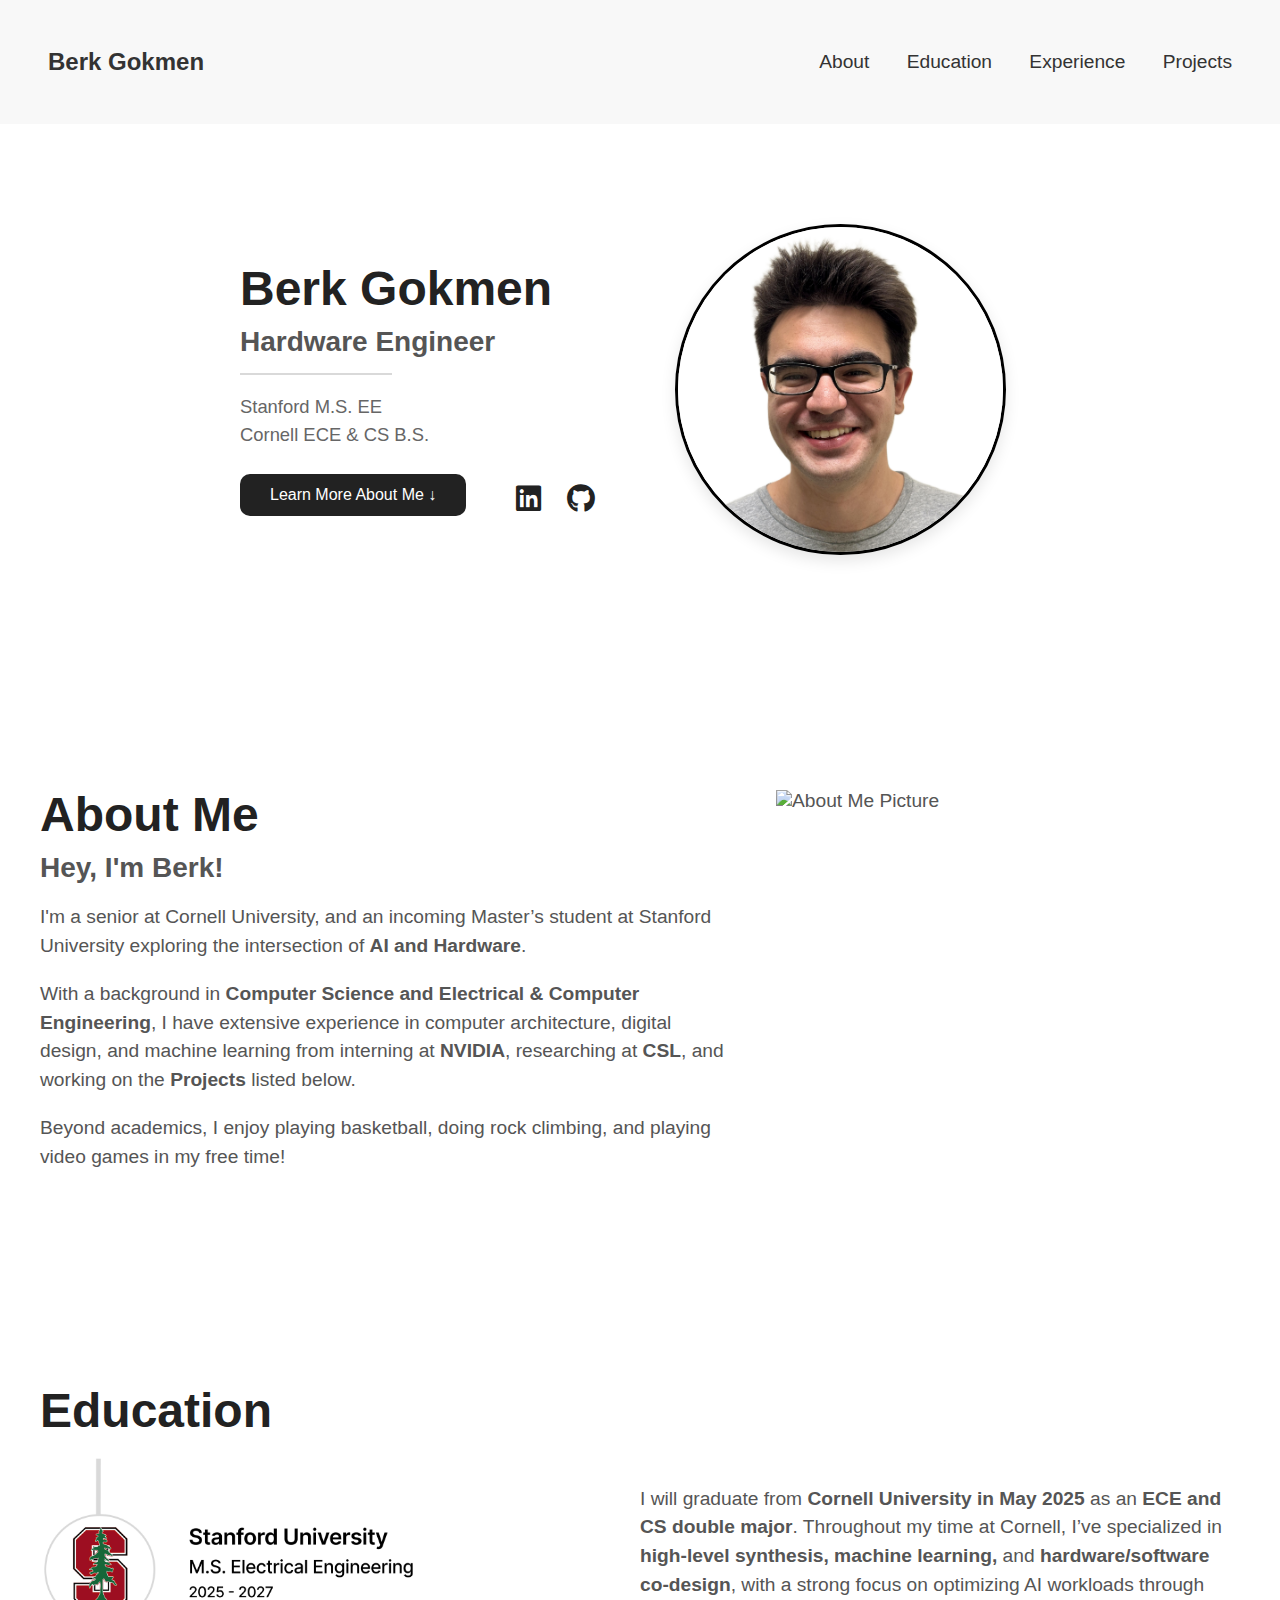
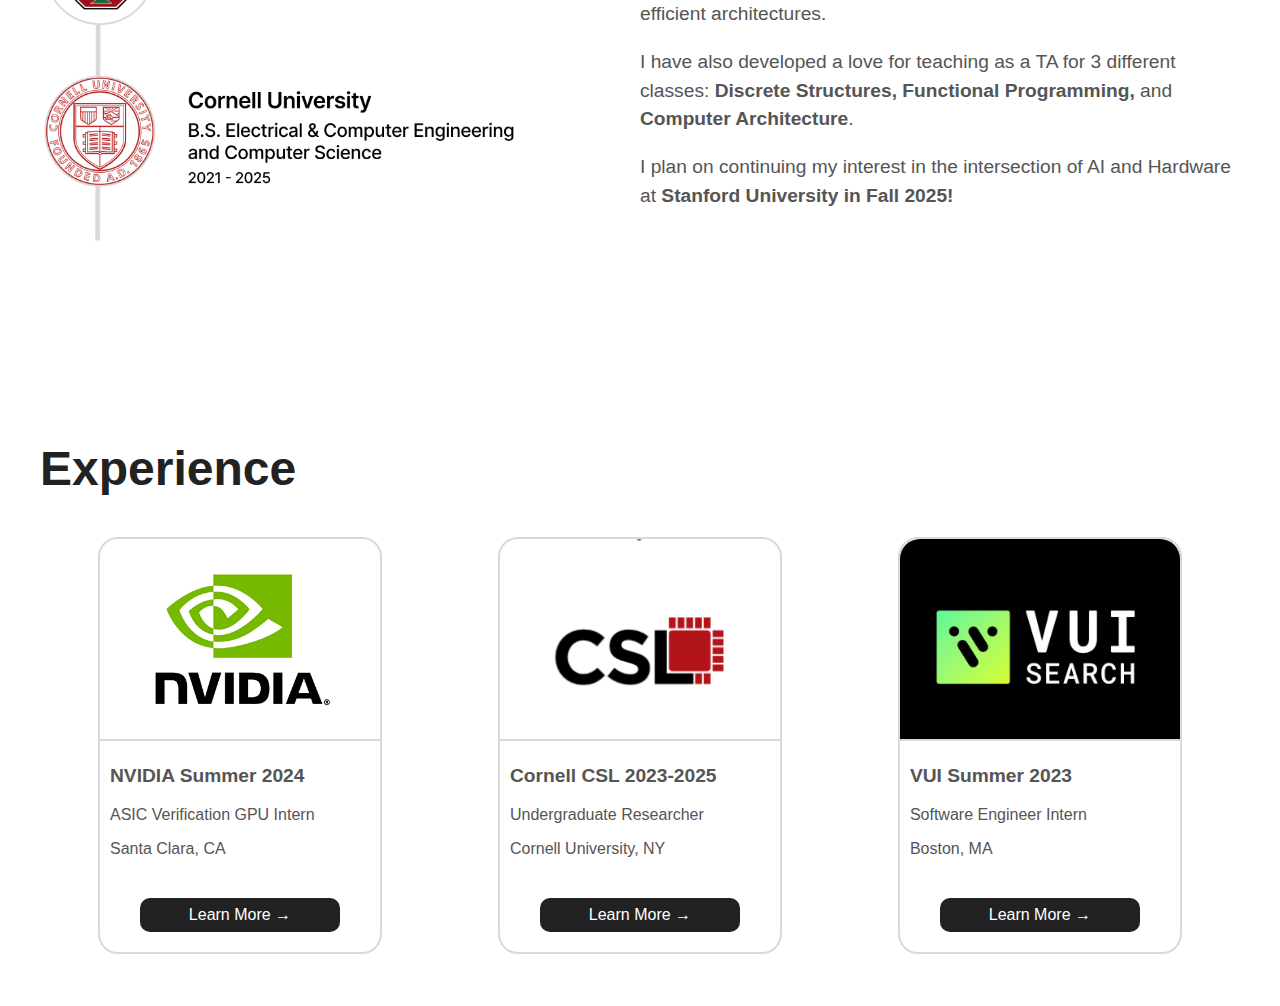
==== index.html @ 0d4ba4a0 "Added to experience section" ====
<!DOCTYPE html>
<html lang="en">

<head>
  <meta charset="UTF-8" />
  <meta name="viewport" content="width=device-width, initial-scale=1.0" />
  <title>Berk Gokmen</title>
  <link rel="stylesheet" href="styles.css" />
  <link rel="stylesheet" href="https://cdnjs.cloudflare.com/ajax/libs/font-awesome/6.4.0/css/all.min.css" />
</head>

<body>
  <!-- Navigation -->
  <header class="navbar">
    <div class="logo">Berk Gokmen</div>
    <nav class="nav-links">
      <a href="#about">About</a>
      <a href="#education">Education</a>
      <a href="#experience">Experience</a>
      <a href="#projects">Projects</a>
    </nav>
  </header>

  <!-- Hero Section -->
  <section class="hero">
    <div class="hero-container">
      <div class="hero-text">
        <h1>Berk Gokmen</h1>
        <h2>Hardware Engineer</h2>
        <hr style="width: 150px; border: 1px solid #D9D9D9; margin-left: 0;">
        <p class="hero-education">
          Stanford M.S. EE<br />
          Cornell ECE &amp; CS B.S.
        </p>
        <div class="button-social-container">
          <a href="#about" class="hero-btn">Learn More About Me &#x2193;</a>
          <div class="social-icons">
            <a href="https://www.linkedin.com/in/berk-gokmen/" aria-label="LinkedIn"><i class="fab fa-linkedin"></i></a>
            <a href="https://github.com/berkgokmen14" aria-label="GitHub"><i class="fab fa-github"></i></a>
          </div>
        </div>
      </div>
      <div class="hero-image">
        <img src="./imgs/Berk Gokmen.jpg" alt="Berk Gokmen Picture" />
      </div>
    </div>
  </section>
  <div class="section-divider"></div>

  <!-- About Me Section -->
  <section class="about-me" id="about">
    <div class="about-me-container">
      <div class="about-me-text">
        <h1>About Me</h1>
        <h2>Hey, I'm Berk!</h2>
        <p>I'm a senior at Cornell University, and an incoming Master’s student at Stanford University exploring the
          intersection of <b>AI and Hardware</b>. </p>
        <p>
          With a background in <b>Computer Science and Electrical & Computer Engineering</b>, I have extensive
          experience in
          computer architecture, digital design, and machine learning from interning at <b>NVIDIA</b>, researching at
          <b>CSL</b>, and
          working on the <b>Projects</b> listed below.
        </p>

        <p>Beyond academics, I enjoy playing basketball, doing rock climbing, and playing video games in my free time!
        </p>
      </div>
      <img src="./imgs/About Me.png" alt="About Me Picture" />
    </div>
  </section>

  <div class="section-divider"></div>

  <!-- Education Section -->
  <section class="education" id="education">
    <h1>Education</h1>
    <div class="education-container">
      <img src="./imgs/Education Timeline.png" alt="Education Timeline" />
      <div class="education-text">
        <p>I will graduate from <b>Cornell University in May 2025</b> as an <b>ECE and CS double major</b>. Throughout
          my
          time at
          Cornell, I’ve specialized in <b>high-level synthesis, machine learning,</b> and <b>hardware/software
            co-design</b>,
          with a
          strong focus on optimizing AI workloads through efficient architectures. </p>
        <p>I have also developed a love for teaching as a TA for 3 different classes: <b>Discrete Structures,
            Functional
            Programming,</b> and <b>Computer Architecture</b>.</p>
        <p>I plan on continuing my interest in the intersection of AI and Hardware at <b>Stanford University in Fall
            2025!</b></p>
      </div>
    </div>
  </section>

  <div class="section-divider"></div>

  <!-- Experience Section -->
  <section class="experience" id="experience">
    <h1>Experience</h1>
    <div class="experience-card-container">
      <div class="experience-card">
        <div class="experience-card-content">
          <img src="./imgs/Nvidia Logo.png" alt="NVIDIA Experience Picture" />
          <div class="experience-card-text-content">
            <p class="experience-card-header">NVIDIA Summer 2024</p>
            <p class="experience-card-role">ASIC Verification GPU Intern</p>
            <p class="experience-card-location">Santa Clara, CA</p>

          </div>
          <a href="" class=" experience-btn">Learn More &rarr;</a>
        </div>
      </div>
      <div class="experience-card">
        <div class="experience-card-content">
          <img src="./imgs/Cornell CSL Logo.png" alt="CSL Experience Picture" />
          <div class="experience-card-text-content">
            <p class="experience-card-header">Cornell CSL 2023-2025</p>
            <p class="experience-card-role">Undergraduate Researcher</p>
            <p class="experience-card-location">Cornell University, NY</p>

          </div>
          <a href="" class=" experience-btn">Learn More &rarr;</a>
        </div>
      </div>
      <div class="experience-card">
        <div class="experience-card-content">
          <img src="./imgs/VUI Logo.png" alt="VUI Experience Picture" />
          <div class="experience-card-text-content">
            <p class="experience-card-header">VUI Summer 2023</p>
            <p class="experience-card-role">Software Engineer Intern</p>
            <p class="experience-card-location">Boston, MA</p>

          </div>
          <a href="" class=" experience-btn">Learn More &rarr;</a>
        </div>
      </div>

    </div>
  </section>



</body>

</html>
---- styles.css ----
/* Global Styles */
body {
  margin: 0;
  font-family: 'Inter', sans-serif;
  font-size: 1.2rem;
  color: #555;
}

/* Navbar */
.navbar {
  display: flex;
  justify-content: space-between;
  align-items: center;
  padding: 3rem 3rem;
  background-color: #f8f8f8;
}

.nav-links a {
  margin-left: 2rem;
  text-decoration: none;
  color: #333;
  font-size: 1.2rem;
  font-weight: 500;
}

.logo {
  color: #333;
  font-size: 1.5rem;
  font-weight: 600;
}

/* Hero Section */
.hero {
  padding: 100px 20px;
}

.hero-container {
  max-width: 800px;
  margin: 0 auto;
  display: flex;
  align-items: center;
  justify-content: space-between;
}

.hero-text {
  width: 50%
}

.hero-text h1 {
  font-size: 3rem;
  margin: 0 0 10px;
  color: #222;
  line-height: 1.1;
}

.hero-text h2 {
  font-size: 1.75rem;
  margin: 5px 0 15px;
  color: #555;
}

.hero-text .hero-education {
  font-size: 1.15rem;
  margin-bottom: 25px;
  color: #666;
  line-height: 1.5;
}

.hero-btn {
  background-color: #222;
  color: #fff;
  padding: 12px 30px;
  text-decoration: none;
  font-weight: normal;
  border-radius: 10px;
  font-size: 1rem;
}

.social-icons {
  margin-top: 10px;
}

.button-social-container {
  display: flex;
  align-items: center;
  gap: 50px;
}

.social-icons a {
  color: #222;
  font-size: 1.8rem;
  margin-right: 20px;
  text-decoration: none;
  transition: color 0.3s;
}

.hero-image {
  display: flex;
  justify-content: center;
  width: 50%;
}

.hero-image img {
  width: 325px;
  height: 325px;
  border-radius: 50%;
  border: 3px solid black;
  box-shadow: 0 6px 15px rgba(0, 0, 0, 0.1);
  object-fit: cover;
}

/* About Me Section*/
.about-me h1 {
  font-size: 3rem;
  margin: 0 0 10px;
  color: #222;
  line-height: 1.1;
}

.about-me h2 {
  font-size: 1.75rem;
  margin: 5px 0 15px;
  color: #555;
}

.about-me-container {
  display: flex;
  align-items: center;
  height: 400px;
}

.about-me-text {
  width: 60%;
  padding-right: 40px;
}

.about-me img {
  width: 40%;
  height: 100%;
  object-fit: contain;
}

.about-me {
  display: flex;
  justify-content: center;
  padding: 60px 20px;
  max-width: 1200px;
  margin: 0 auto;
}

.about-me p {
  line-height: 1.5;
}

/* Education Section*/
.education {
  padding: 60px 20px;
  max-width: 1200px;
  margin: 0 auto;
}

.education h1 {
  font-size: 3rem;
  margin: 0 0 10px;
  color: #222;
  line-height: 1.1;
}

.education-container {
  display: flex;
  align-items: center;
  height: 400px;
}

.education-text {
  width: 50%;
}

.education img {
  width: 50%;
  height: 100%;
  object-fit: contain;
  object-position: left;
}

.education p {
  line-height: 1.5;
}

/* Experience Section*/
.experience {
  padding: 60px 20px;
  max-width: 1200px;
  margin: 0 auto;
}

.experience h1 {
  font-size: 3rem;
  margin: 0 0 10px;
  color: #222;
  line-height: 1.1;
}

.experience-card-container {
  display: flex;
  align-items: center;
  height: 400px;
  margin-top: 50px;
}

.experience-card {
  width: 33.33%;
}

.experience-card-content {
  border: 2px solid #D9D9D9;
  border-radius: 20px;
  width: 70%;
  margin: 0px auto;
}

.experience-card img {
  width: 100%;
  height: 200px;
  object-fit: cover;
  object-position: center;
  border-bottom: 2px solid #D9D9D9;
  border-top-right-radius: 20px;
  border-top-left-radius: 20px;
}

.experience-card-text-content {
  padding: 0px 10px
}

.experience-card-header {
  font-weight: bold;
}

.experience-card-role,
.experience-card-location {
  font-size: 1rem;
}

.experience-btn {
  display: block;
  background-color: #222;
  color: #fff;
  padding: 8px 30px;
  text-decoration: none;
  font-weight: normal;
  border-radius: 10px;
  font-size: 1rem;
  margin: 40px auto 20px auto;
  text-align: center;
  width: 50%;
}

.section-divider {
  height: 75px;
}
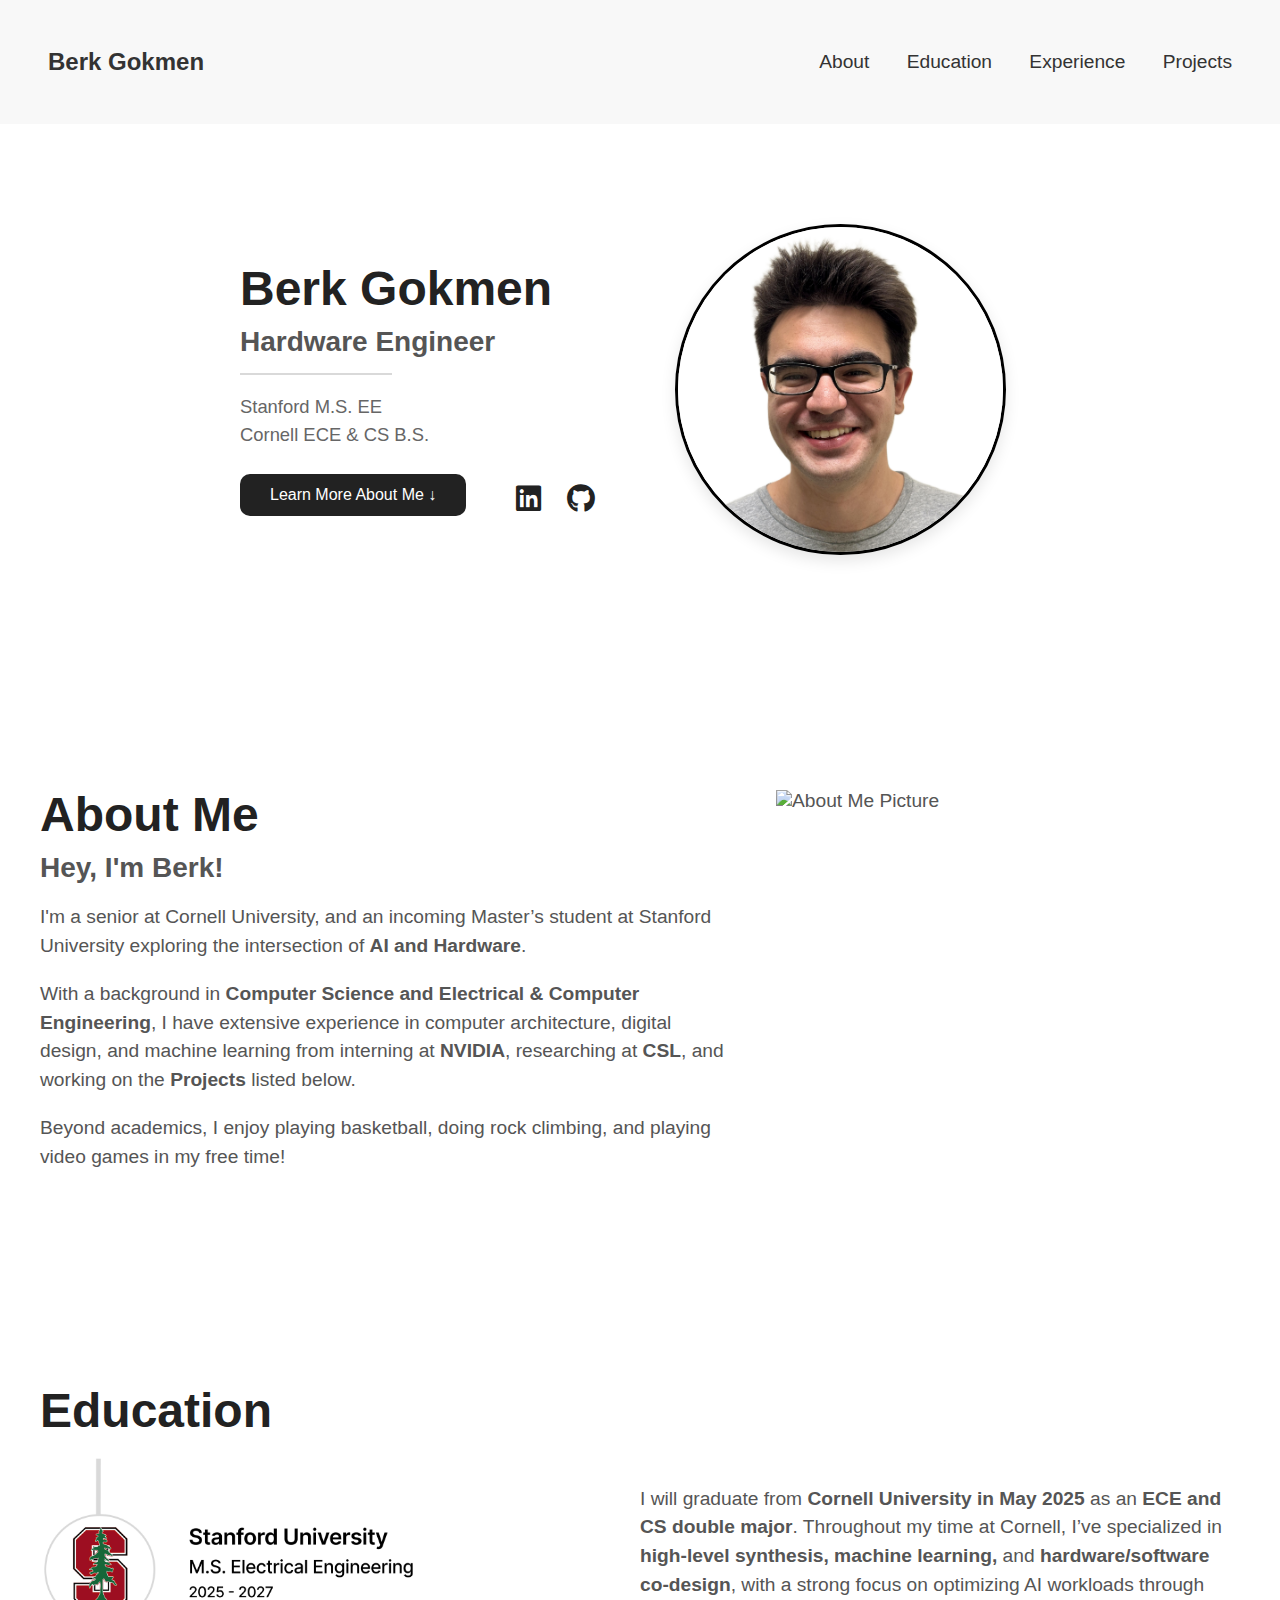
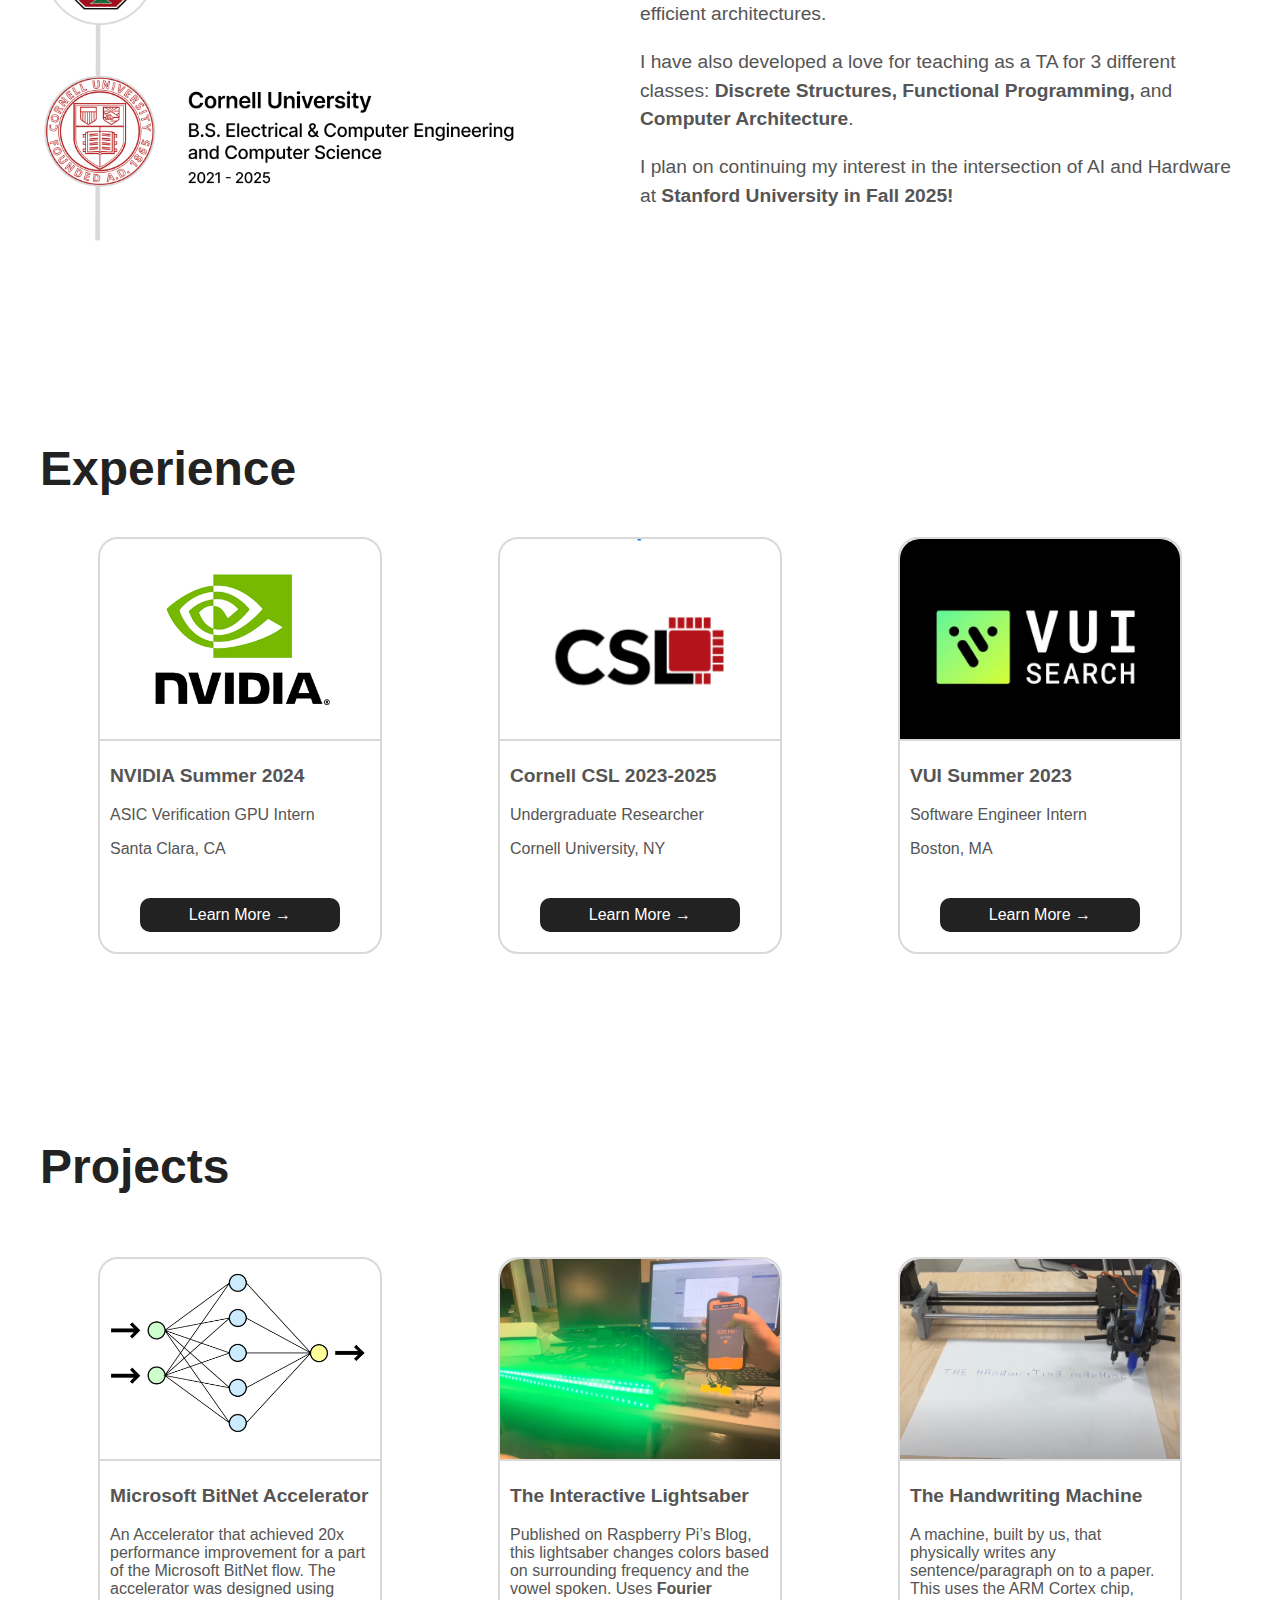
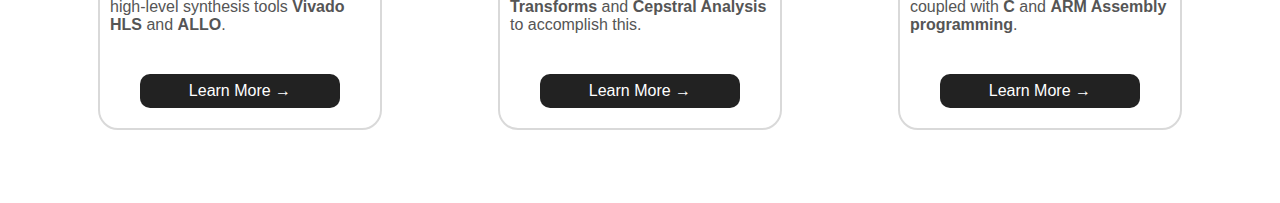
==== commit 0135f923: "Added projects section" ====
--- a/index.html
+++ b/index.html
@@ -33,7 +33,7 @@
           Cornell ECE &amp; CS B.S.
         </p>
         <div class="button-social-container">
-          <a href="#about" class="hero-btn">Learn More About Me &#x2193;</a>
+          <a href="#about" class="hero-btn">Learn More About Me &darr;</a>
           <div class="social-icons">
             <a href="https://www.linkedin.com/in/berk-gokmen/" aria-label="LinkedIn"><i class="fab fa-linkedin"></i></a>
             <a href="https://github.com/berkgokmen14" aria-label="GitHub"><i class="fab fa-github"></i></a>
@@ -140,6 +140,55 @@
     </div>
   </section>
 
+  <div class="section-divider"></div>
+
+  <!-- Projects Section -->
+  <section class="projects" id="projects">
+    <h1>Projects</h1>
+    <div class="projects-card-container">
+      <div class="projects-card">
+        <div class="projects-card-content">
+          <img src="./imgs/Microsoft Bitnet.png" alt="Microsoft Bitnet Project Picture" />
+          <div class="projects-card-text-content">
+            <p class="projects-card-header">Microsoft BitNet Accelerator</p>
+            <p class="projects-card-desc">An Accelerator that achieved 20x performance improvement for a part of the
+              Microsoft BitNet flow. The accelerator was designed using high-level synthesis tools <b>Vivado HLS</b> and
+              <b>ALLO</b>.
+            </p>
+
+          </div>
+          <a href="" class=" projects-btn">Learn More &rarr;</a>
+        </div>
+      </div>
+      <div class="projects-card">
+        <div class="projects-card-content">
+          <img src="./imgs/Interactive Lightsaber.png" alt="Interactive Lightsaber Project Picture" />
+          <div class="projects-card-text-content">
+            <p class="projects-card-header">The Interactive Lightsaber</p>
+            <p class="projects-card-desc">Published on Raspberry Pi’s Blog, this lightsaber changes colors based on
+              surrounding frequency and the vowel spoken. Uses <b>Fourier Transforms</b> and <b>Cepstral Analysis</b> to
+              accomplish
+              this.</p>
+          </div>
+          <a href="" class=" projects-btn">Learn More &rarr;</a>
+        </div>
+      </div>
+      <div class="projects-card">
+        <div class="projects-card-content">
+          <img src="./imgs/Handwriting Machine.png" alt="Handwriting Machine Project Picture" />
+          <div class="projects-card-text-content">
+            <p class="projects-card-header">The Handwriting Machine</p>
+            <p class="projects-card-desc">A machine, built by us, that physically writes any sentence/paragraph on to a
+              paper. This uses the ARM Cortex chip, coupled with <b>C</b> and <b>ARM Assembly programming</b>.</p>
+          </div>
+          <a href="" class=" projects-btn">Learn More &rarr;</a>
+        </div>
+      </div>
+
+    </div>
+  </section>
+
+
 
 
 </body>
--- a/styles.css
+++ b/styles.css
@@ -256,6 +256,74 @@
   width: 50%;
 }
 
+/* Projects Section*/
+.projects {
+  padding: 60px 20px;
+  max-width: 1200px;
+  margin: 0 auto;
+}
+
+.projects h1 {
+  font-size: 3rem;
+  margin: 0 0 10px;
+  color: #222;
+  line-height: 1.1;
+}
+
+.projects-card-container {
+  display: flex;
+  align-items: center;
+  height: 500px;
+  margin-top: 50px;
+}
+
+.projects-card {
+  width: 33.33%;
+}
+
+.projects-card-content {
+  border: 2px solid #D9D9D9;
+  border-radius: 20px;
+  width: 70%;
+  margin: 0px auto;
+}
+
+.projects-card img {
+  width: 100%;
+  height: 200px;
+  object-fit: cover;
+  object-position: center;
+  border-bottom: 2px solid #D9D9D9;
+  border-top-right-radius: 20px;
+  border-top-left-radius: 20px;
+}
+
+.projects-card-text-content {
+  padding: 0px 10px
+}
+
+.projects-card-header {
+  font-weight: bold;
+}
+
+.projects-card-desc {
+  font-size: 1rem;
+}
+
+.projects-btn {
+  display: block;
+  background-color: #222;
+  color: #fff;
+  padding: 8px 30px;
+  text-decoration: none;
+  font-weight: normal;
+  border-radius: 10px;
+  font-size: 1rem;
+  margin: 40px auto 20px auto;
+  text-align: center;
+  width: 50%;
+}
+
 .section-divider {
   height: 75px;
 }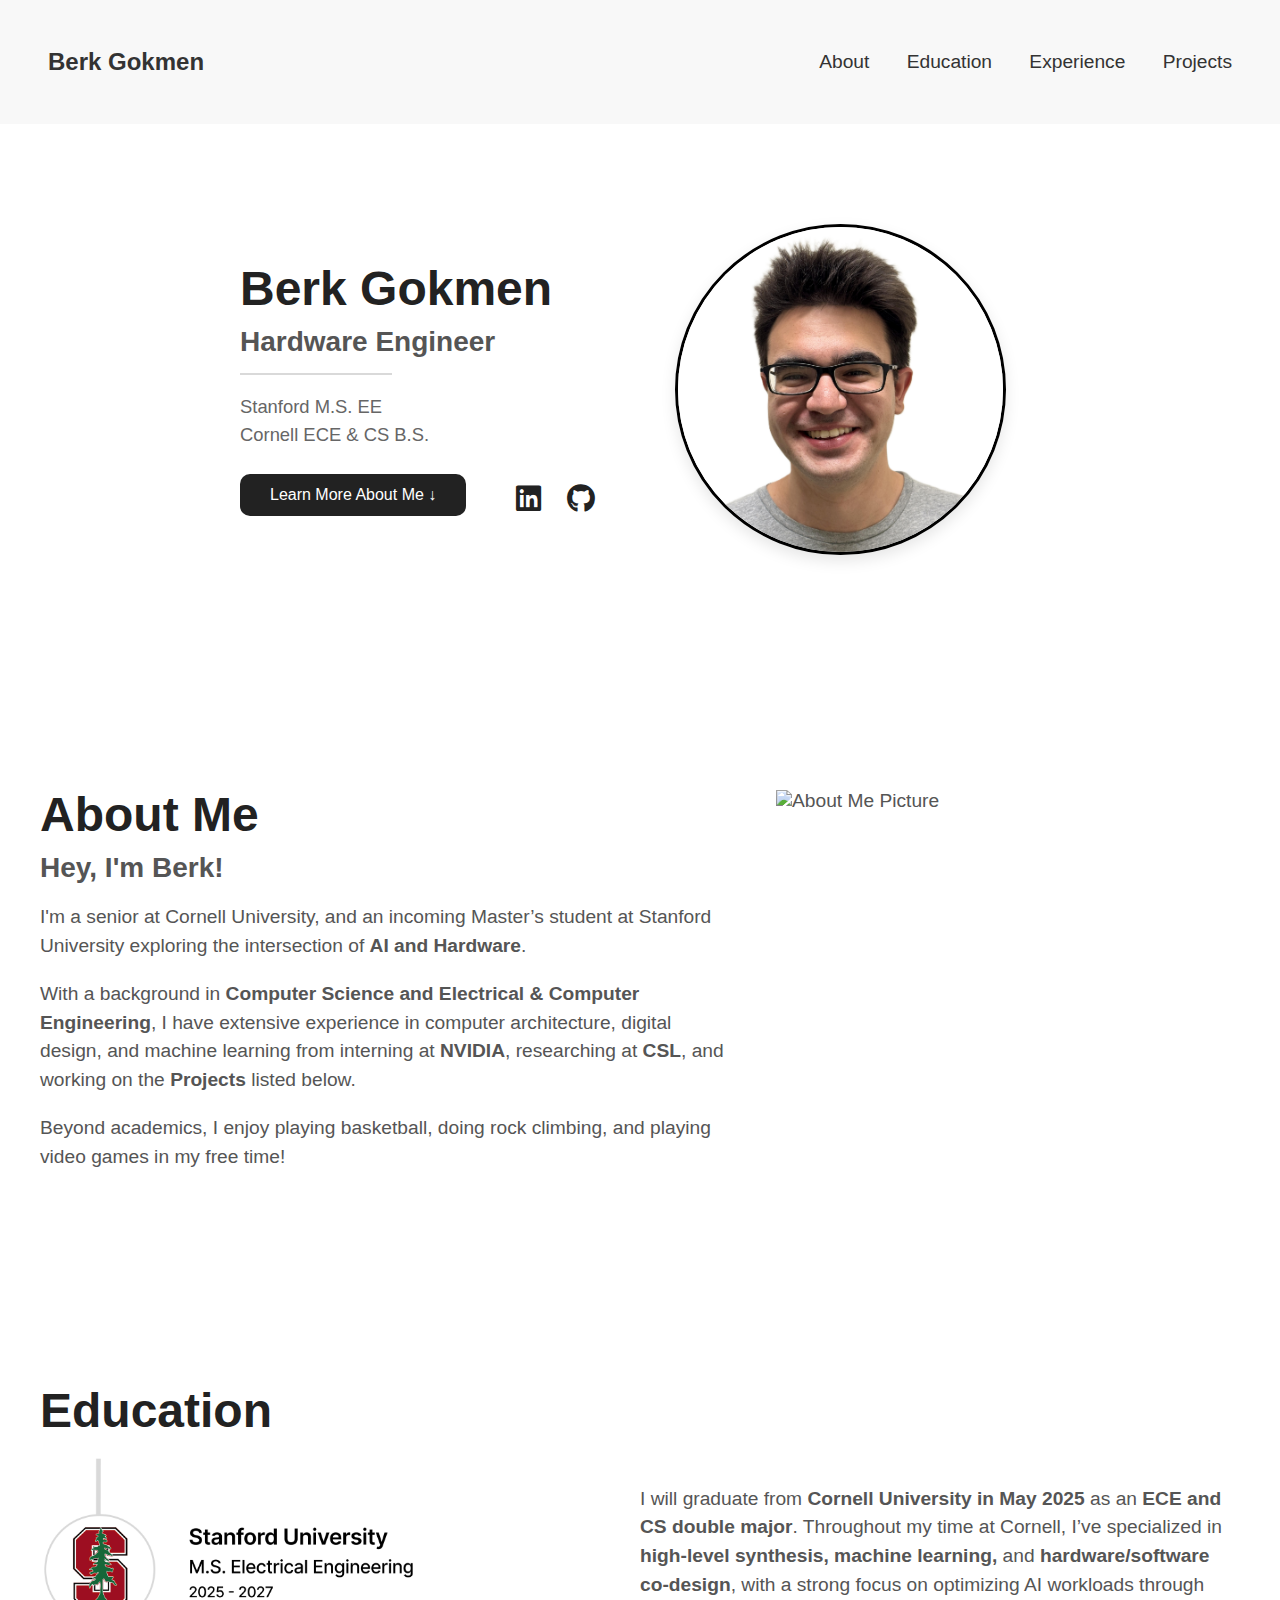
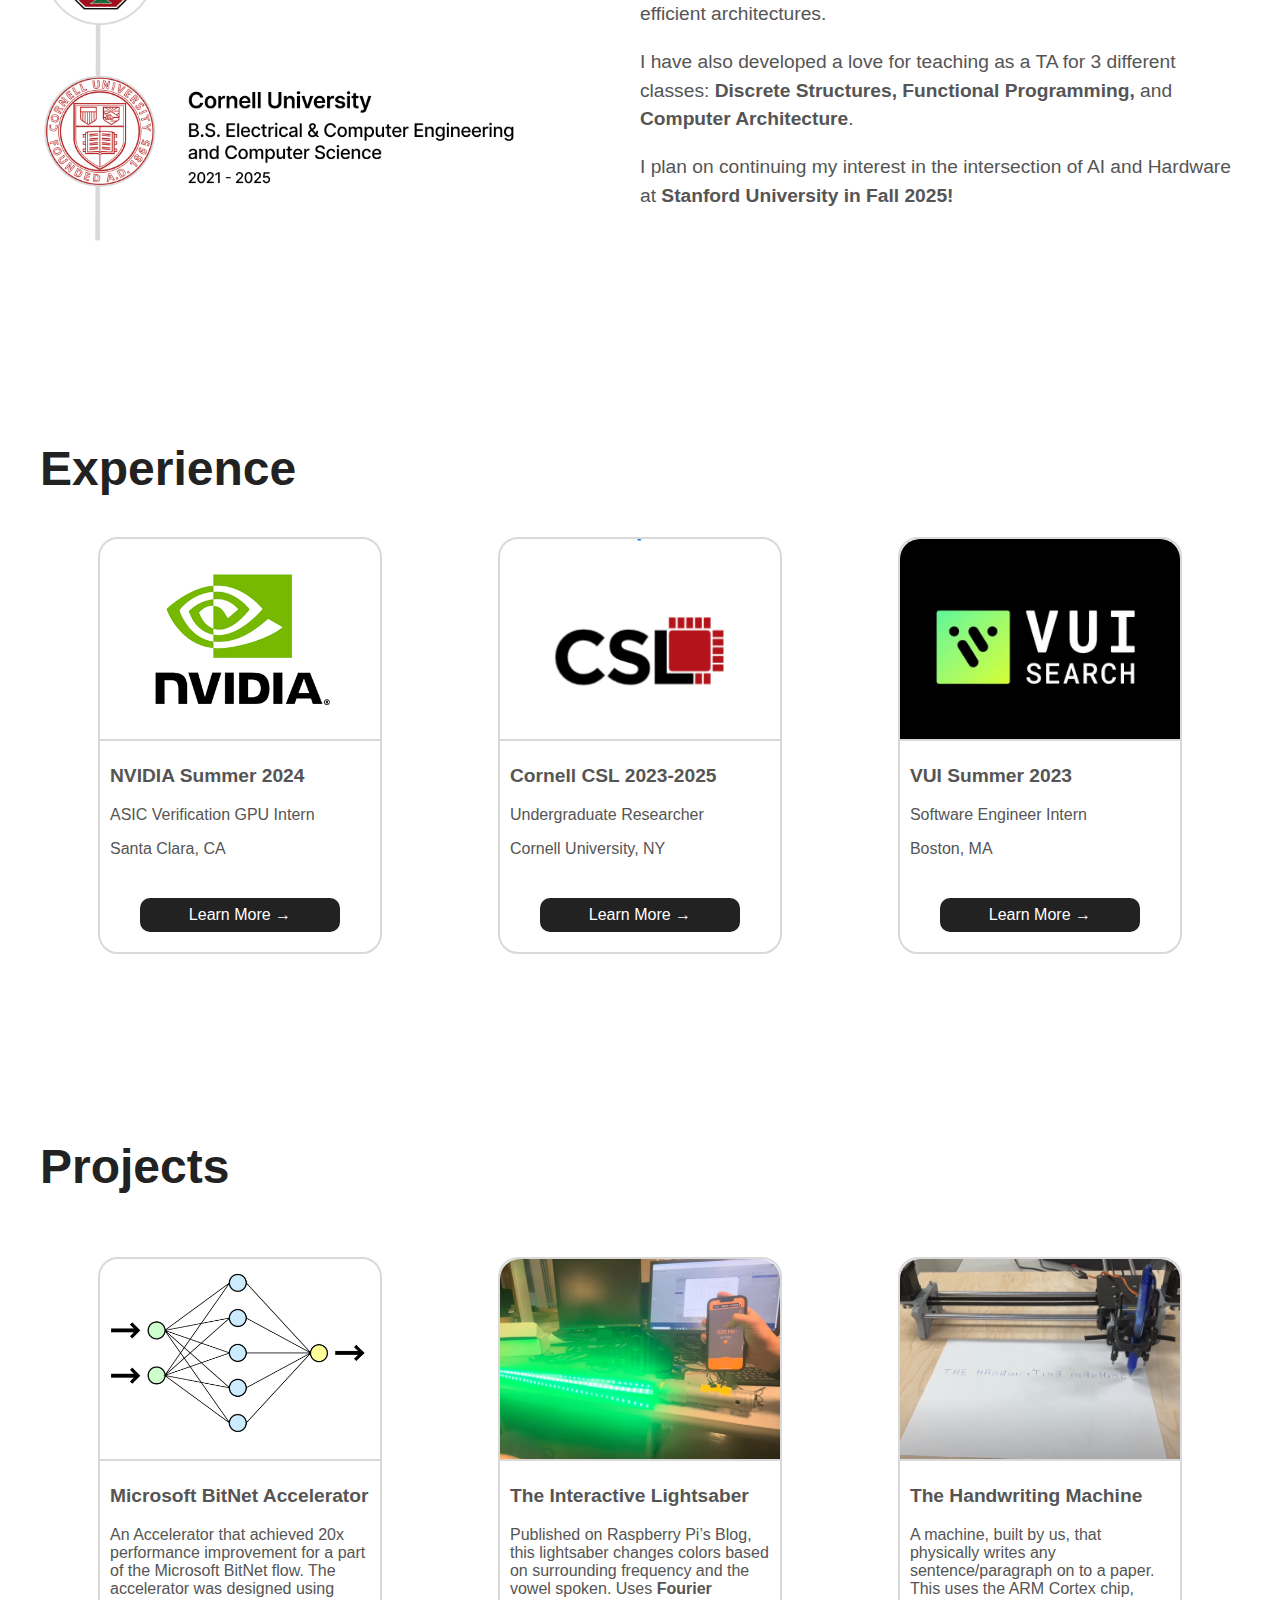
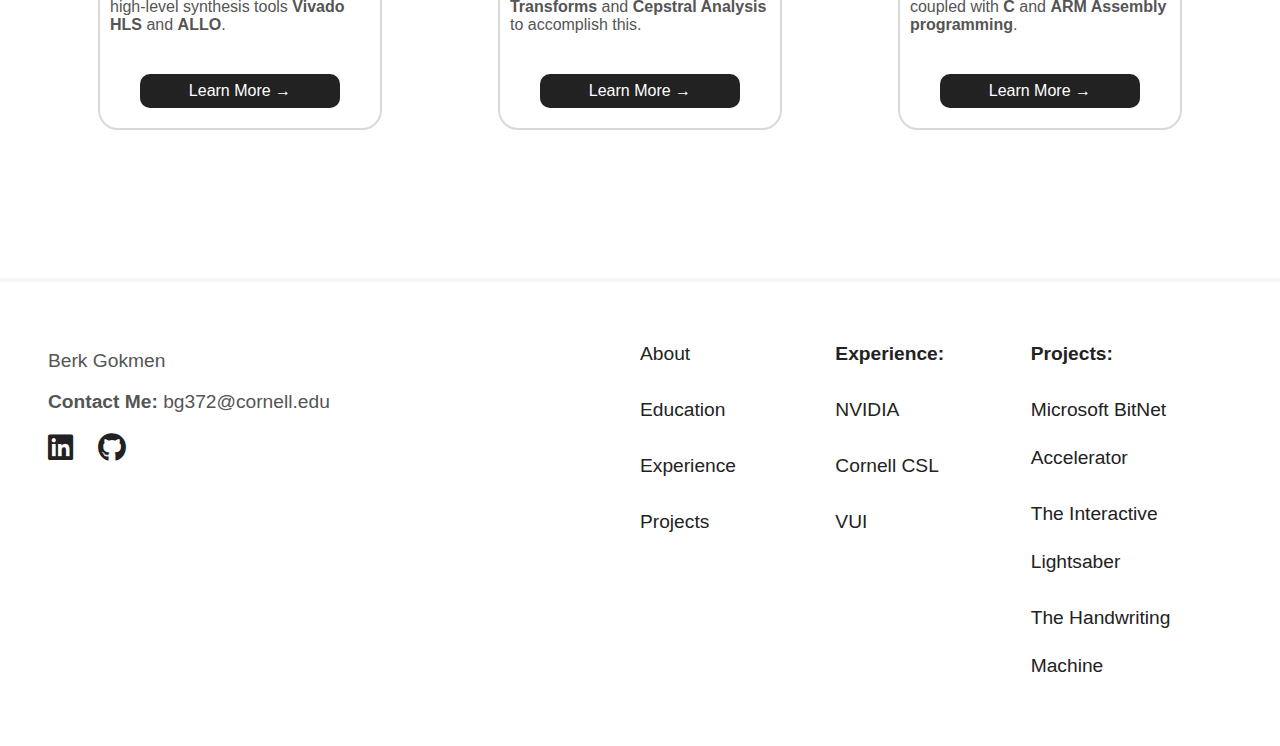
==== commit 6582e4cb: "Added footer" ====
--- a/index.html
+++ b/index.html
@@ -188,6 +188,42 @@
     </div>
   </section>
 
+  <div class="section-divider"></div>
+
+  <!-- Footer -->
+  <footer class="footer">
+    <div class="footer-left-container">
+      <p>Berk Gokmen</p>
+      <p><b>Contact Me:</b> bg372@cornell.edu</p>
+      <div class="footer-socials-container">
+        <a href="https://www.linkedin.com/in/berk-gokmen/" aria-label="LinkedIn"><i class="fab fa-linkedin"></i></a>
+        <a href="https://github.com/berkgokmen14" aria-label="GitHub"><i class="fab fa-github"></i></a>
+      </div>
+    </div>
+    <div class="footer-right-container">
+
+      <div class="footer-menu-container">
+        <a href="#about">About</a>
+        <a href="#education">Education</a>
+        <a href="#experience">Experience</a>
+        <a href="#projects">Projects</a>
+      </div>
+      <div class="footer-menu-container">
+        <p>Experience:</p>
+        <a href="">NVIDIA</a>
+        <a href="">Cornell CSL</a>
+        <a href="">VUI</a>
+      </div>
+      <div class="footer-menu-container">
+        <p>Projects:</p>
+        <a href="">Microsoft BitNet Accelerator</a>
+        <a href="">The Interactive Lightsaber</a>
+        <a href="">The Handwriting Machine</a>
+      </div>
+    </div>
+  </footer>
+
+
 
 
 
--- a/styles.css
+++ b/styles.css
@@ -324,6 +324,55 @@
   width: 50%;
 }
 
+/* Footer Section*/
+.footer {
+  border-top: 4px solid #f8f8f8;
+  padding: 3rem 3rem;
+  display: flex;
+  justify-content: space-between;
+  align-items: flex-start;
+}
+
+
+.footer-socials-container a {
+  color: #222;
+  font-size: 1.8rem;
+  margin-right: 20px;
+  text-decoration: none;
+  transition: color 0.3s;
+}
+
+.footer-left-container {
+  width: 50%;
+}
+
+.footer-right-container {
+  width: 50%;
+  display: flex;
+}
+
+.footer-menu-container {
+  width: 33%;
+}
+
+.footer-menu-container a {
+  display: block;
+  margin-bottom: 0.5rem;
+  text-decoration: none;
+  color: #222;
+  line-height: 2.5;
+}
+
+.footer-menu-container p {
+  all: unset;
+  display: block;
+  margin-bottom: 0.5rem;
+  text-decoration: none;
+  color: #222;
+  font-weight: bold;
+  line-height: 2.5;
+}
+
 .section-divider {
   height: 75px;
 }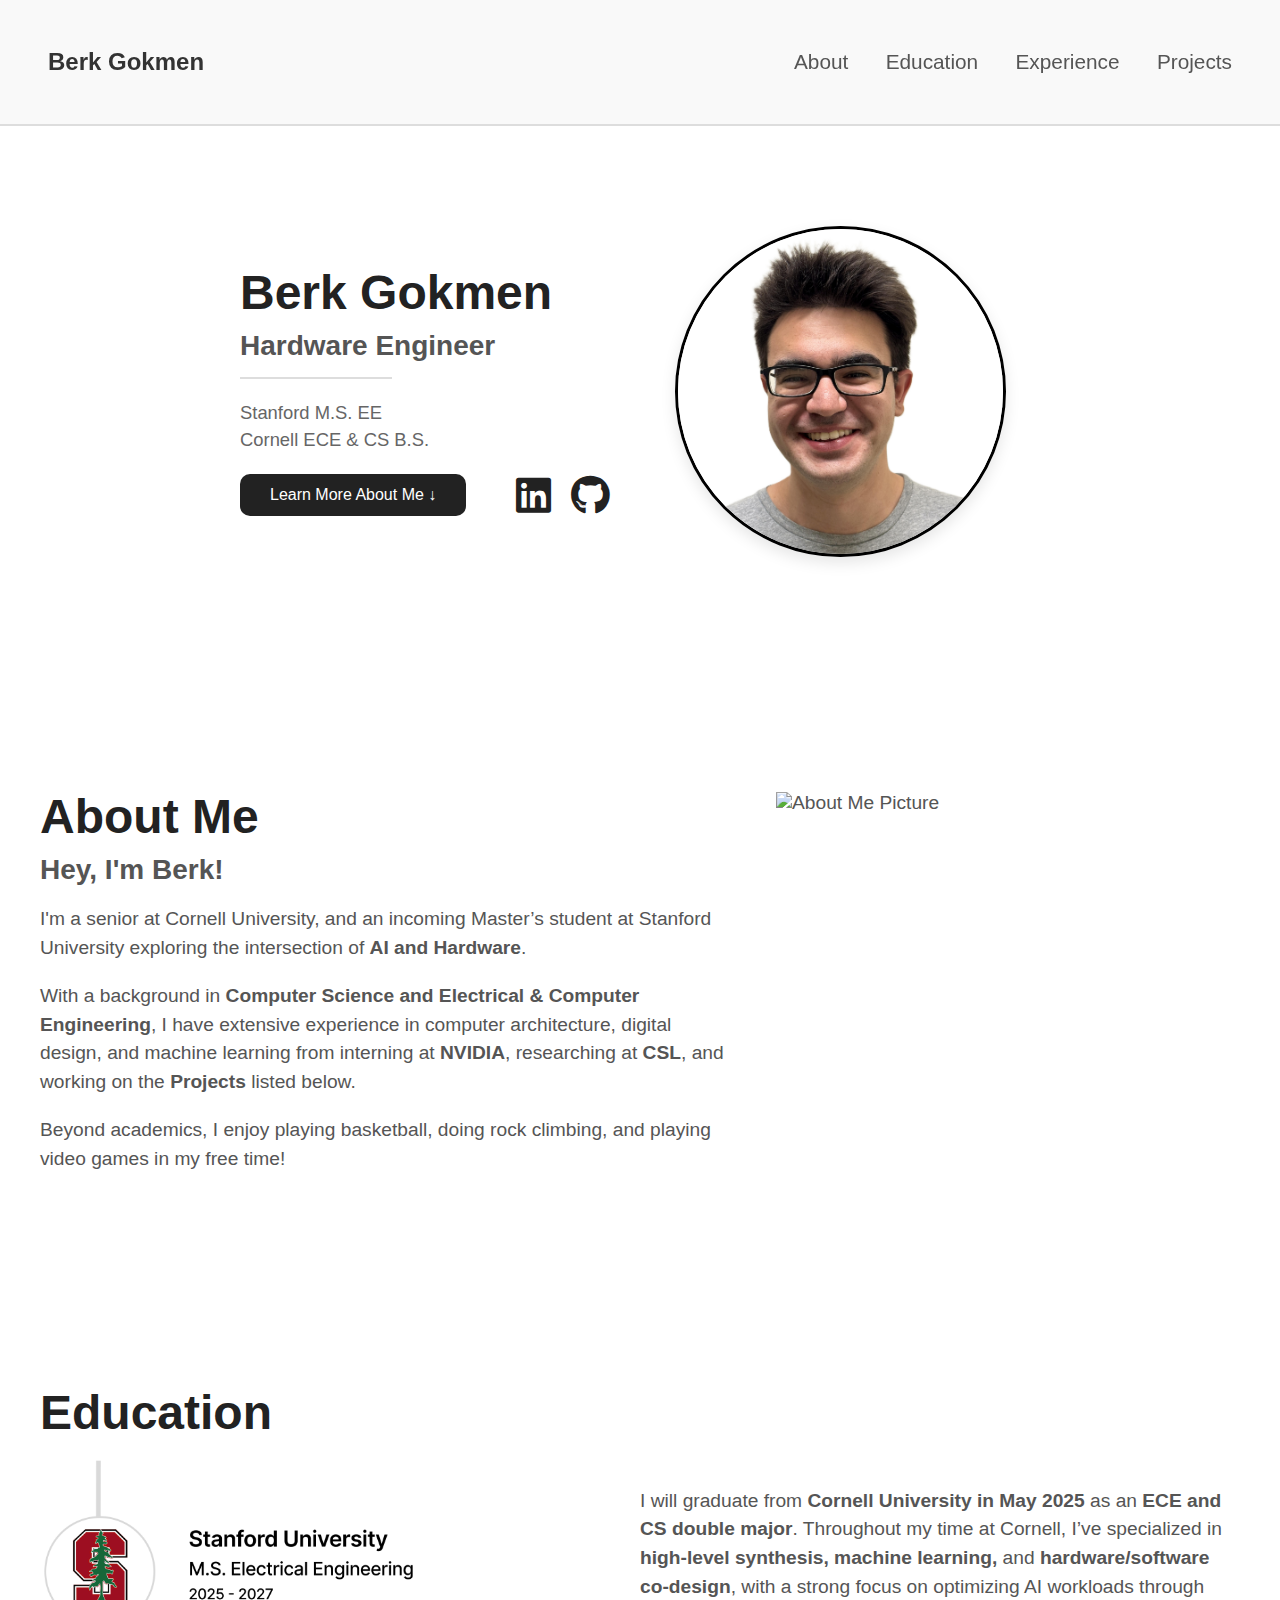
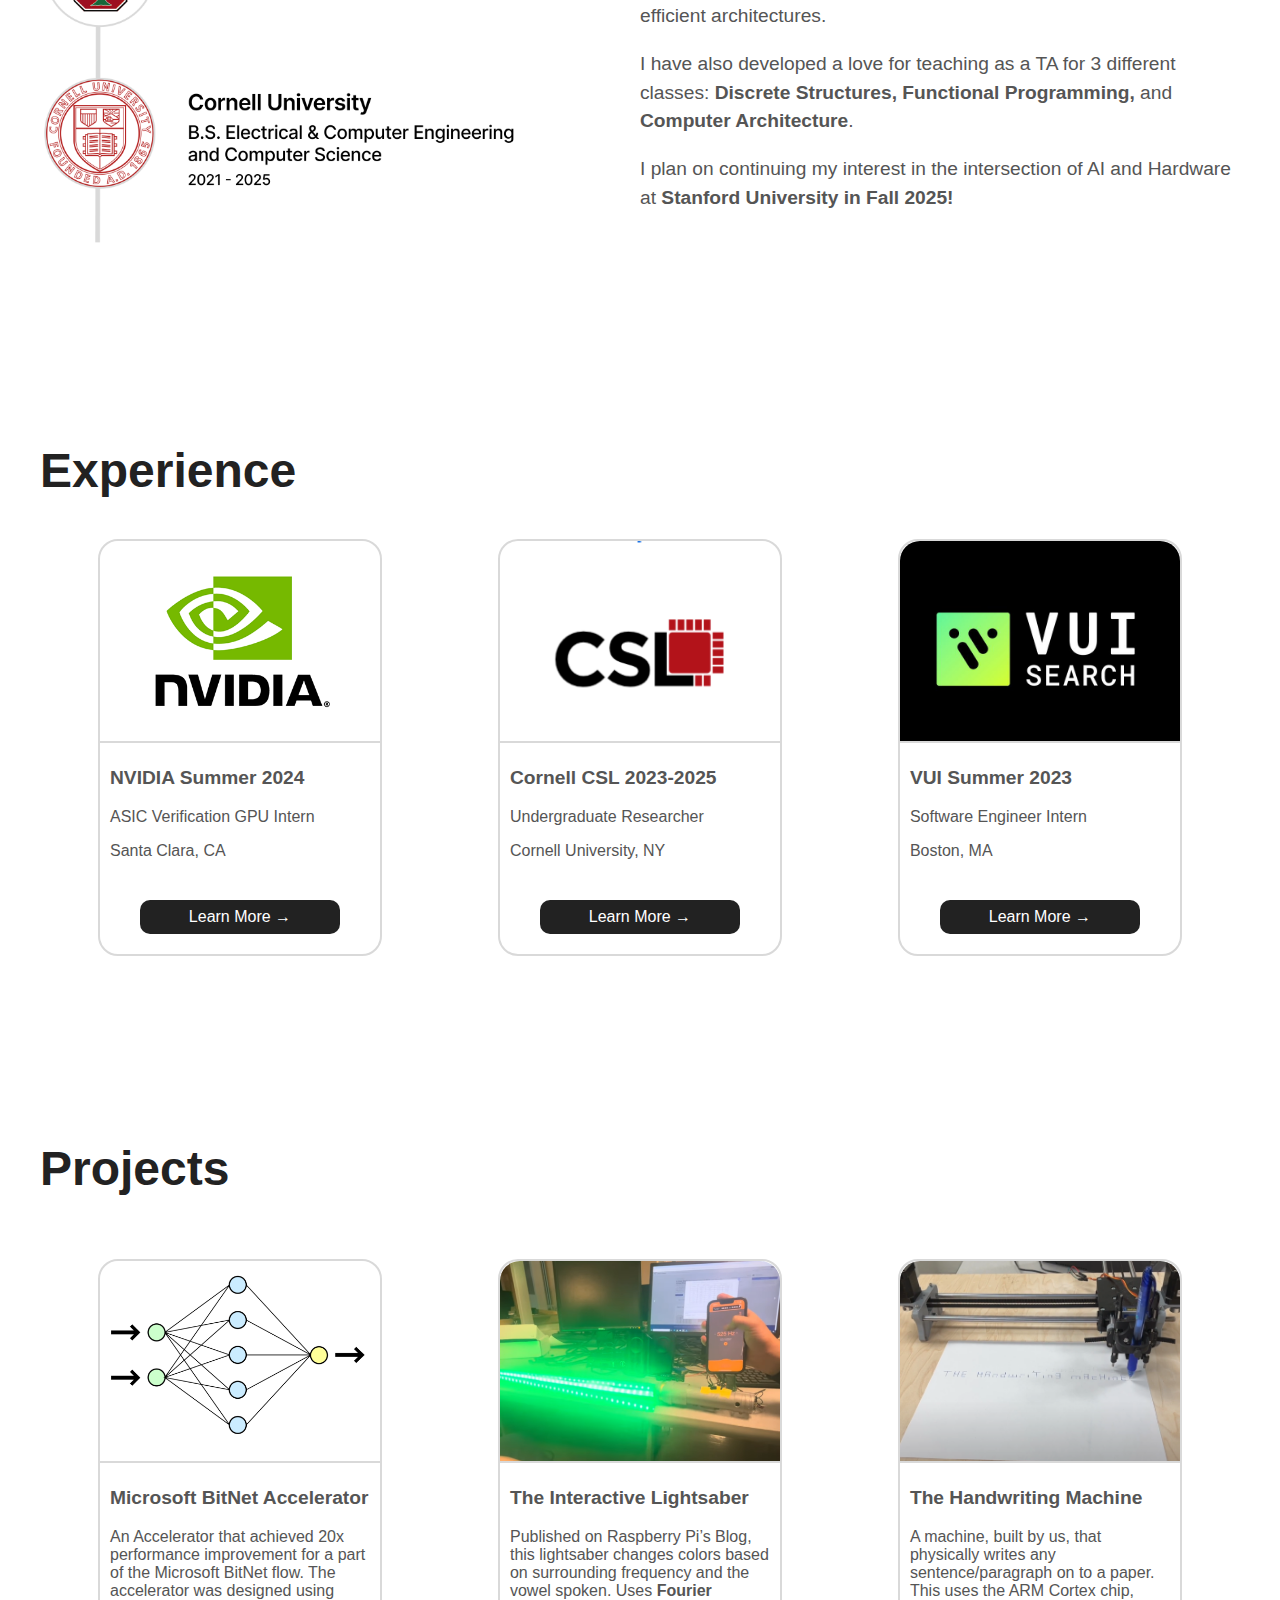
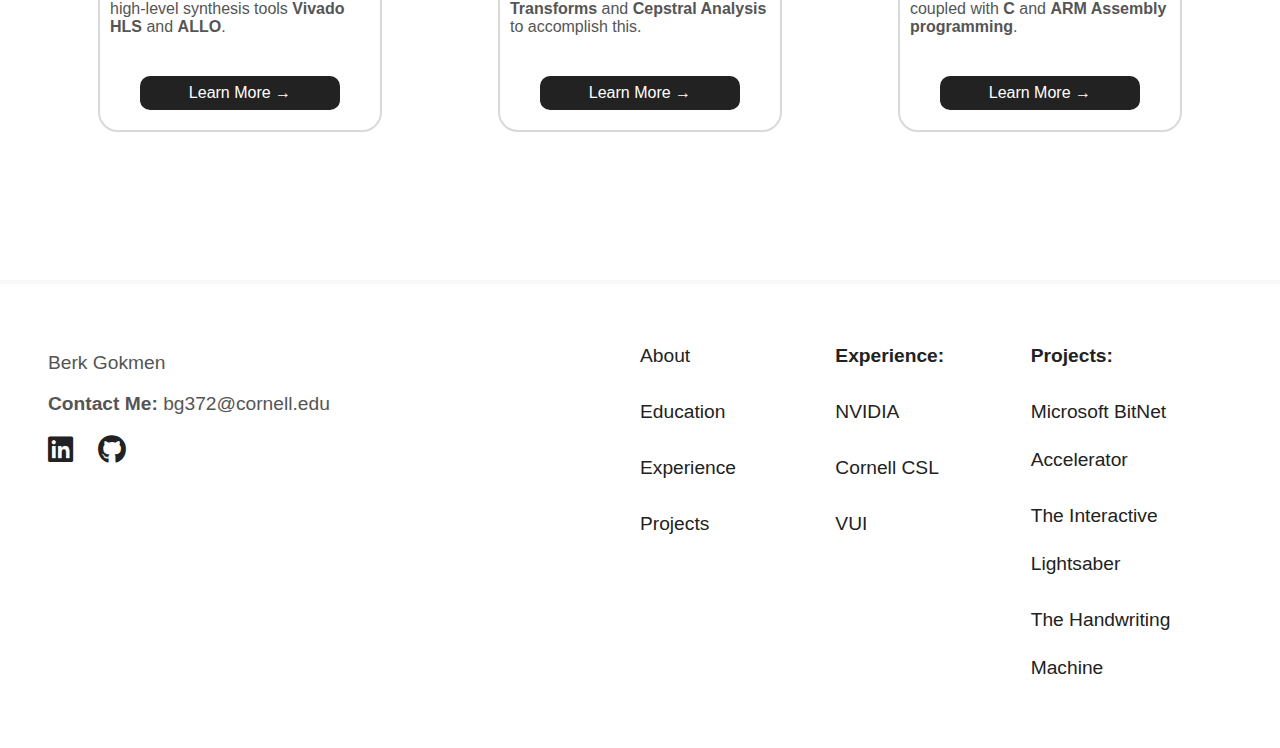
==== commit 6a305da8: "Added some interactivity to header section" ====
--- a/index.html
+++ b/index.html
@@ -27,7 +27,7 @@
       <div class="hero-text">
         <h1>Berk Gokmen</h1>
         <h2>Hardware Engineer</h2>
-        <hr style="width: 150px; border: 1px solid #D9D9D9; margin-left: 0;">
+        <hr style="width: 150px; border: 1px solid #ddd; margin-left: 0;">
         <p class="hero-education">
           Stanford M.S. EE<br />
           Cornell ECE &amp; CS B.S.
@@ -35,8 +35,10 @@
         <div class="button-social-container">
           <a href="#about" class="hero-btn">Learn More About Me &darr;</a>
           <div class="social-icons">
-            <a href="https://www.linkedin.com/in/berk-gokmen/" aria-label="LinkedIn"><i class="fab fa-linkedin"></i></a>
-            <a href="https://github.com/berkgokmen14" aria-label="GitHub"><i class="fab fa-github"></i></a>
+            <a href="https://www.linkedin.com/in/berk-gokmen/" target="_blank" rel="noopener noreferrer"
+              aria-label="LinkedIn"><i class="fab fa-linkedin"></i></a>
+            <a href="https://github.com/berkgokmen14" target="_blank" rel="noopener noreferrer" aria-label="GitHub"><i
+                class="fab fa-github"></i></a>
           </div>
         </div>
       </div>
--- a/styles.css
+++ b/styles.css
@@ -12,15 +12,21 @@
   justify-content: space-between;
   align-items: center;
   padding: 3rem 3rem;
-  background-color: #f8f8f8;
+  background-color: rgba(248, 248, 248, 0.9);
+  backdrop-filter: blur(8px);
+  border-bottom: 2px solid #ddd;
 }
 
 .nav-links a {
   margin-left: 2rem;
   text-decoration: none;
-  color: #333;
-  font-size: 1.2rem;
+  color: #555;
+  font-size: 1.3rem;
   font-weight: 500;
+}
+
+.nav-links a:hover {
+  color: black;
 }
 
 .logo {
@@ -61,7 +67,8 @@
 
 .hero-text .hero-education {
   font-size: 1.15rem;
-  margin-bottom: 25px;
+  margin-top: 20px;
+  margin-bottom: 20px;
   color: #666;
   line-height: 1.5;
 }
@@ -76,8 +83,14 @@
   font-size: 1rem;
 }
 
+.hero-btn:hover {
+  background-color: #444;
+}
+
 .social-icons {
-  margin-top: 10px;
+  display: flex;
+  align-items: center;
+  height: 100%;
 }
 
 .button-social-container {
@@ -88,10 +101,16 @@
 
 .social-icons a {
   color: #222;
-  font-size: 1.8rem;
+  font-size: 2.5rem;
   margin-right: 20px;
   text-decoration: none;
   transition: color 0.3s;
+  display: flex;
+}
+
+
+.social-icons a:hover {
+  color: #444;
 }
 
 .hero-image {
@@ -375,4 +394,8 @@
 
 .section-divider {
   height: 75px;
+}
+
+html {
+  scroll-behavior: smooth;
 }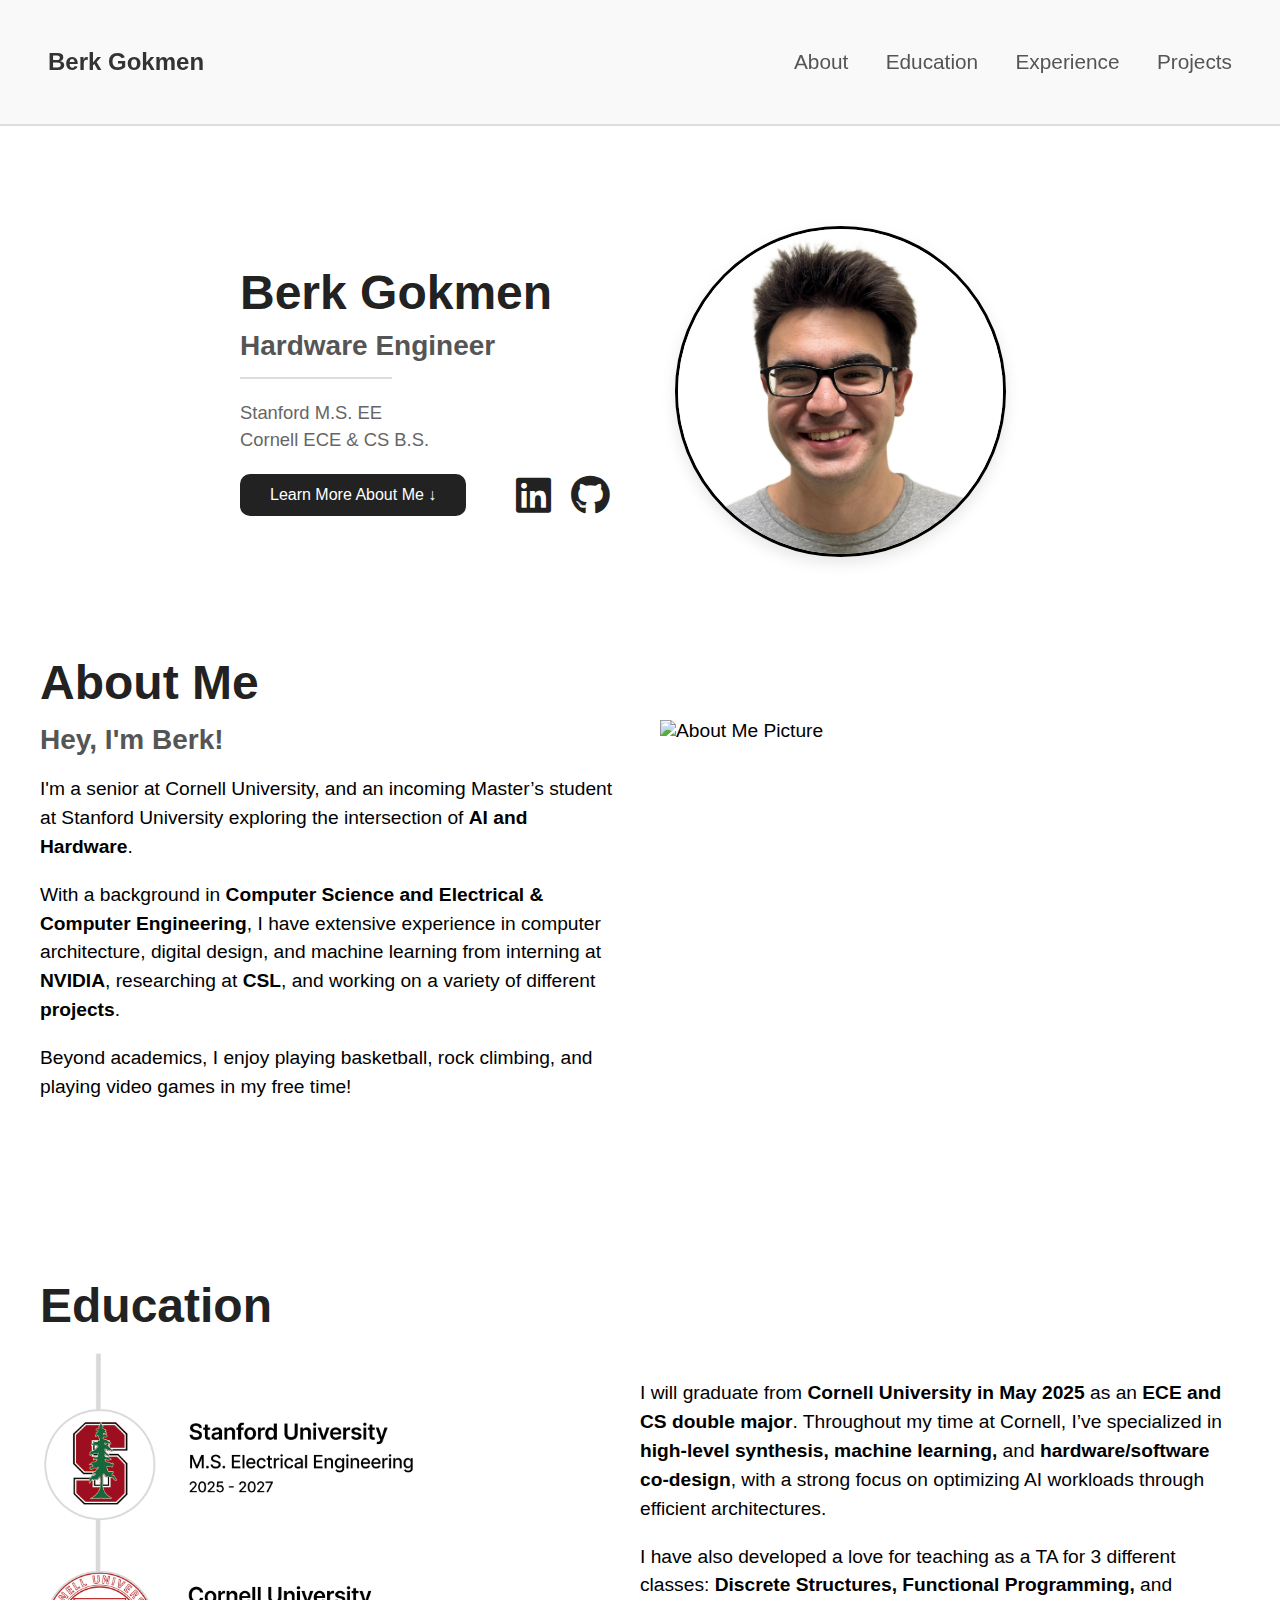
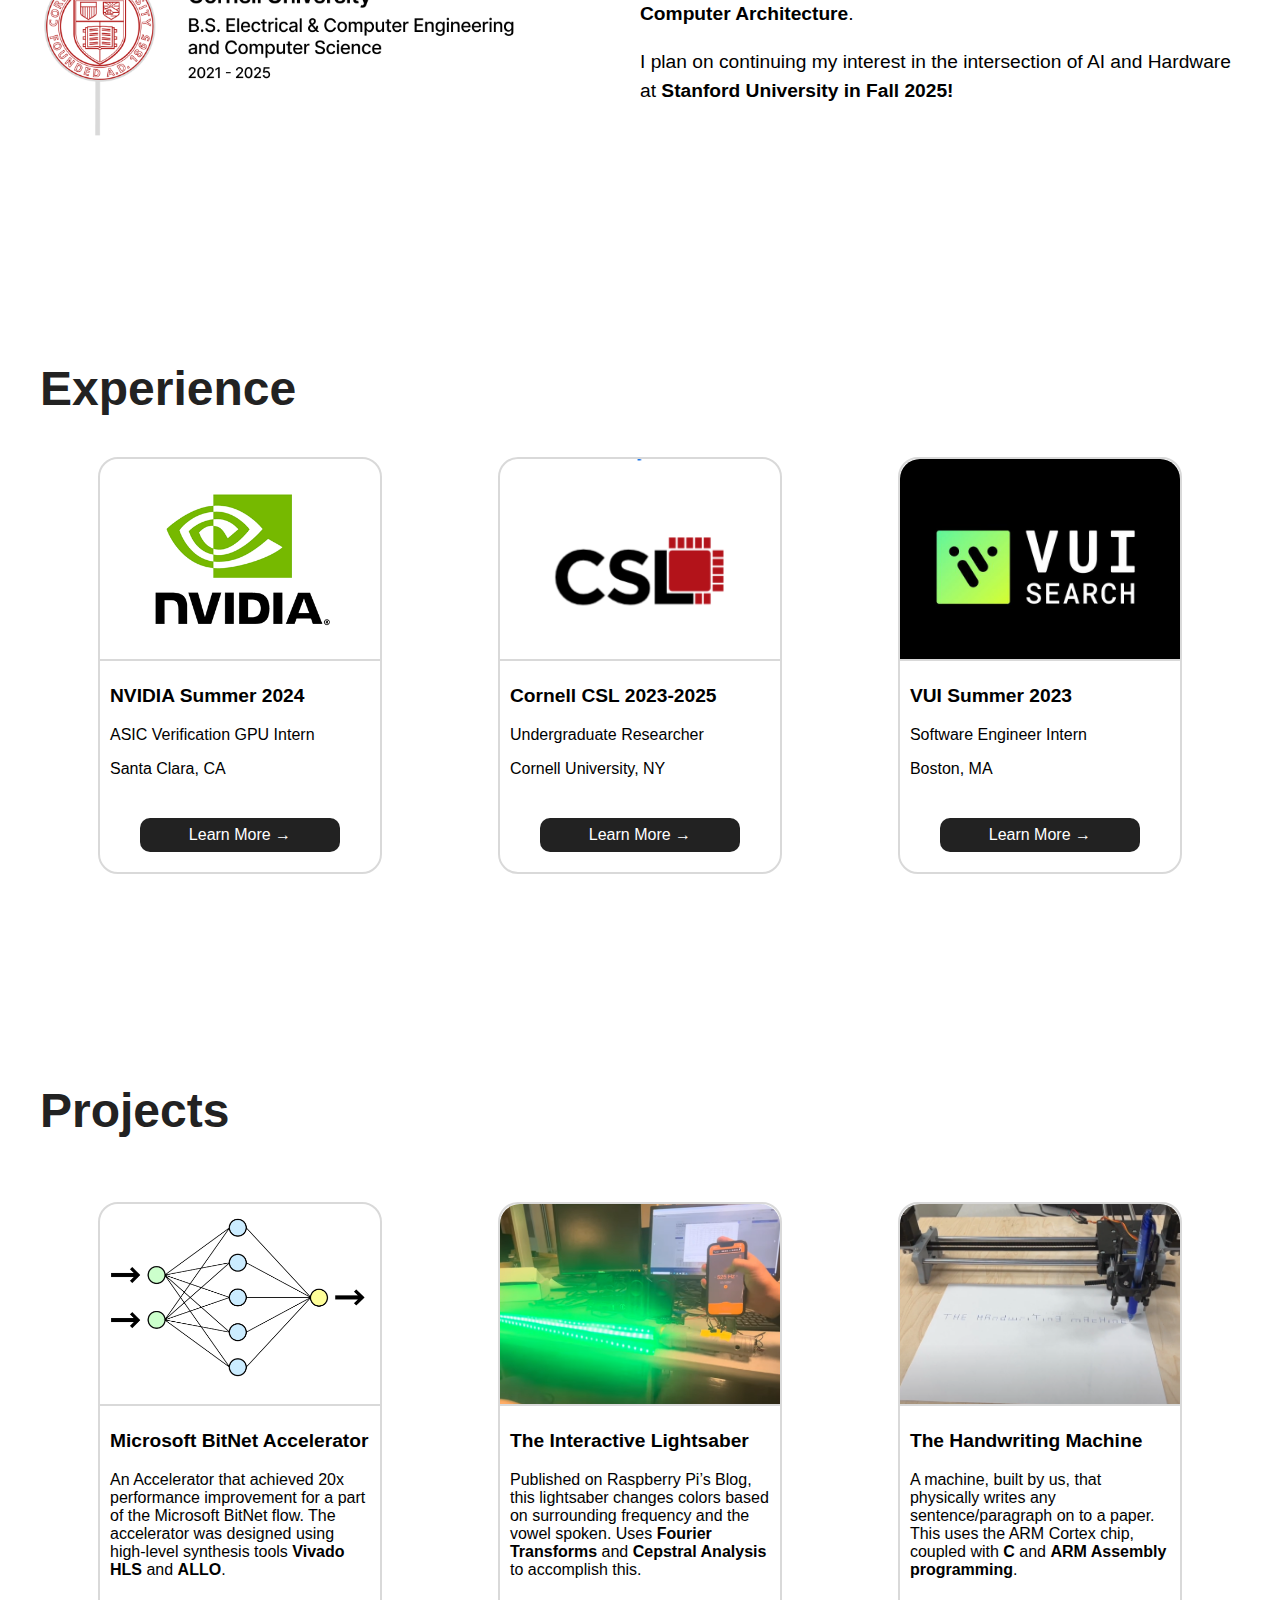
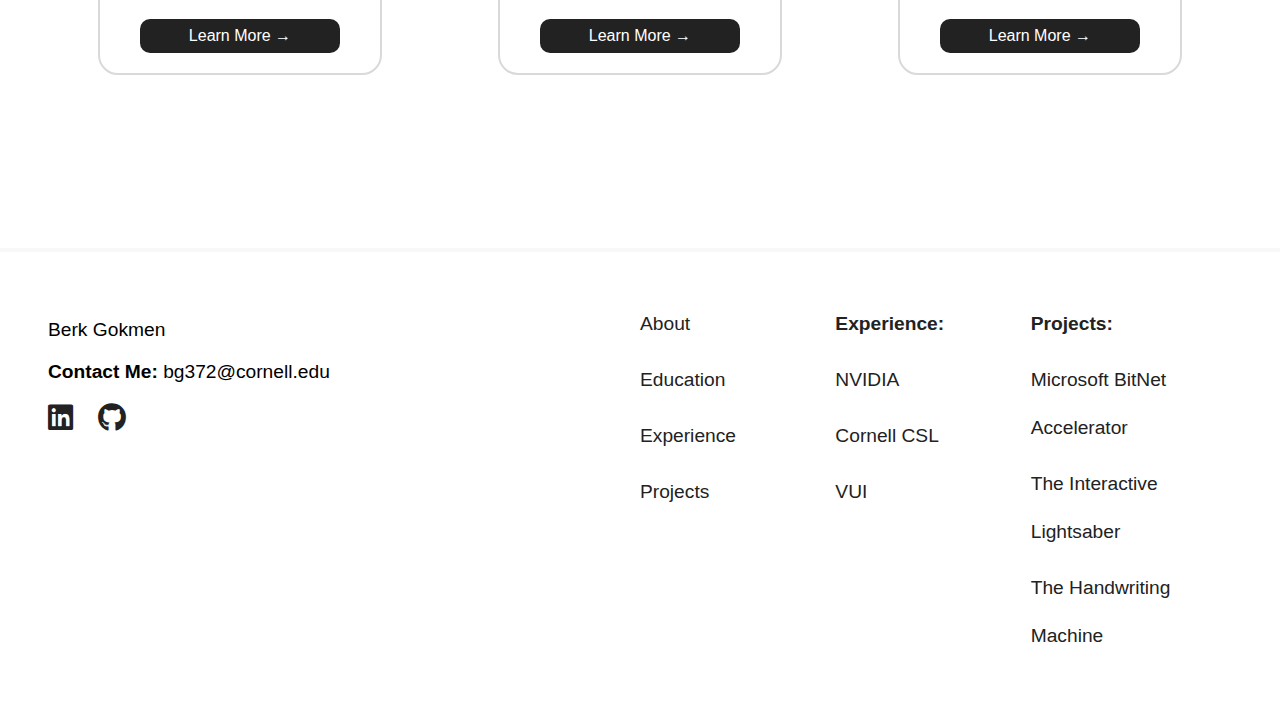
==== commit 8a7c0b6a: "Updated the about me section" ====
--- a/index.html
+++ b/index.html
@@ -51,9 +51,9 @@
 
   <!-- About Me Section -->
   <section class="about-me" id="about">
+    <h1>About Me</h1>
     <div class="about-me-container">
       <div class="about-me-text">
-        <h1>About Me</h1>
         <h2>Hey, I'm Berk!</h2>
         <p>I'm a senior at Cornell University, and an incoming Master’s student at Stanford University exploring the
           intersection of <b>AI and Hardware</b>. </p>
@@ -62,10 +62,10 @@
           experience in
           computer architecture, digital design, and machine learning from interning at <b>NVIDIA</b>, researching at
           <b>CSL</b>, and
-          working on the <b>Projects</b> listed below.
+          working on a variety of different <b><a href="#experience">projects</a></b>.
         </p>
 
-        <p>Beyond academics, I enjoy playing basketball, doing rock climbing, and playing video games in my free time!
+        <p>Beyond academics, I enjoy playing basketball, rock climbing, and playing video games in my free time!
         </p>
       </div>
       <img src="./imgs/About Me.png" alt="About Me Picture" />
--- a/styles.css
+++ b/styles.css
@@ -3,7 +3,16 @@
   margin: 0;
   font-family: 'Inter', sans-serif;
   font-size: 1.2rem;
-  color: #555;
+
+  color: #.nav-links a {
+    margin-left: 2rem;
+    text-decoration: none;
+    color: #555;
+    font-size: 1.3rem;
+    font-weight: 500;
+  }
+
+  ;
 }
 
 /* Navbar */
@@ -37,7 +46,9 @@
 
 /* Hero Section */
 .hero {
-  padding: 100px 20px;
+  padding-right: 20px;
+  padding-left: 20px;
+  margin-top: 100px;
 }
 
 .hero-container {
@@ -149,26 +160,38 @@
 }
 
 .about-me-text {
-  width: 60%;
+  width: 50%;
   padding-right: 40px;
 }
 
 .about-me img {
-  width: 40%;
+  width: 50%;
   height: 100%;
   object-fit: contain;
 }
 
 .about-me {
-  display: flex;
   justify-content: center;
-  padding: 60px 20px;
+  padding-right: 20px;
+  padding-left: 20px;
   max-width: 1200px;
   margin: 0 auto;
 }
 
 .about-me p {
   line-height: 1.5;
+}
+
+.about-me a {
+  text-decoration: none;
+  color: black;
+  font-weight: bold;
+}
+
+.about-me a:hover {
+  text-decoration: none;
+  color: #555;
+  font-weight: bold;
 }
 
 /* Education Section*/
@@ -393,7 +416,7 @@
 }
 
 .section-divider {
-  height: 75px;
+  height: 100px;
 }
 
 html {
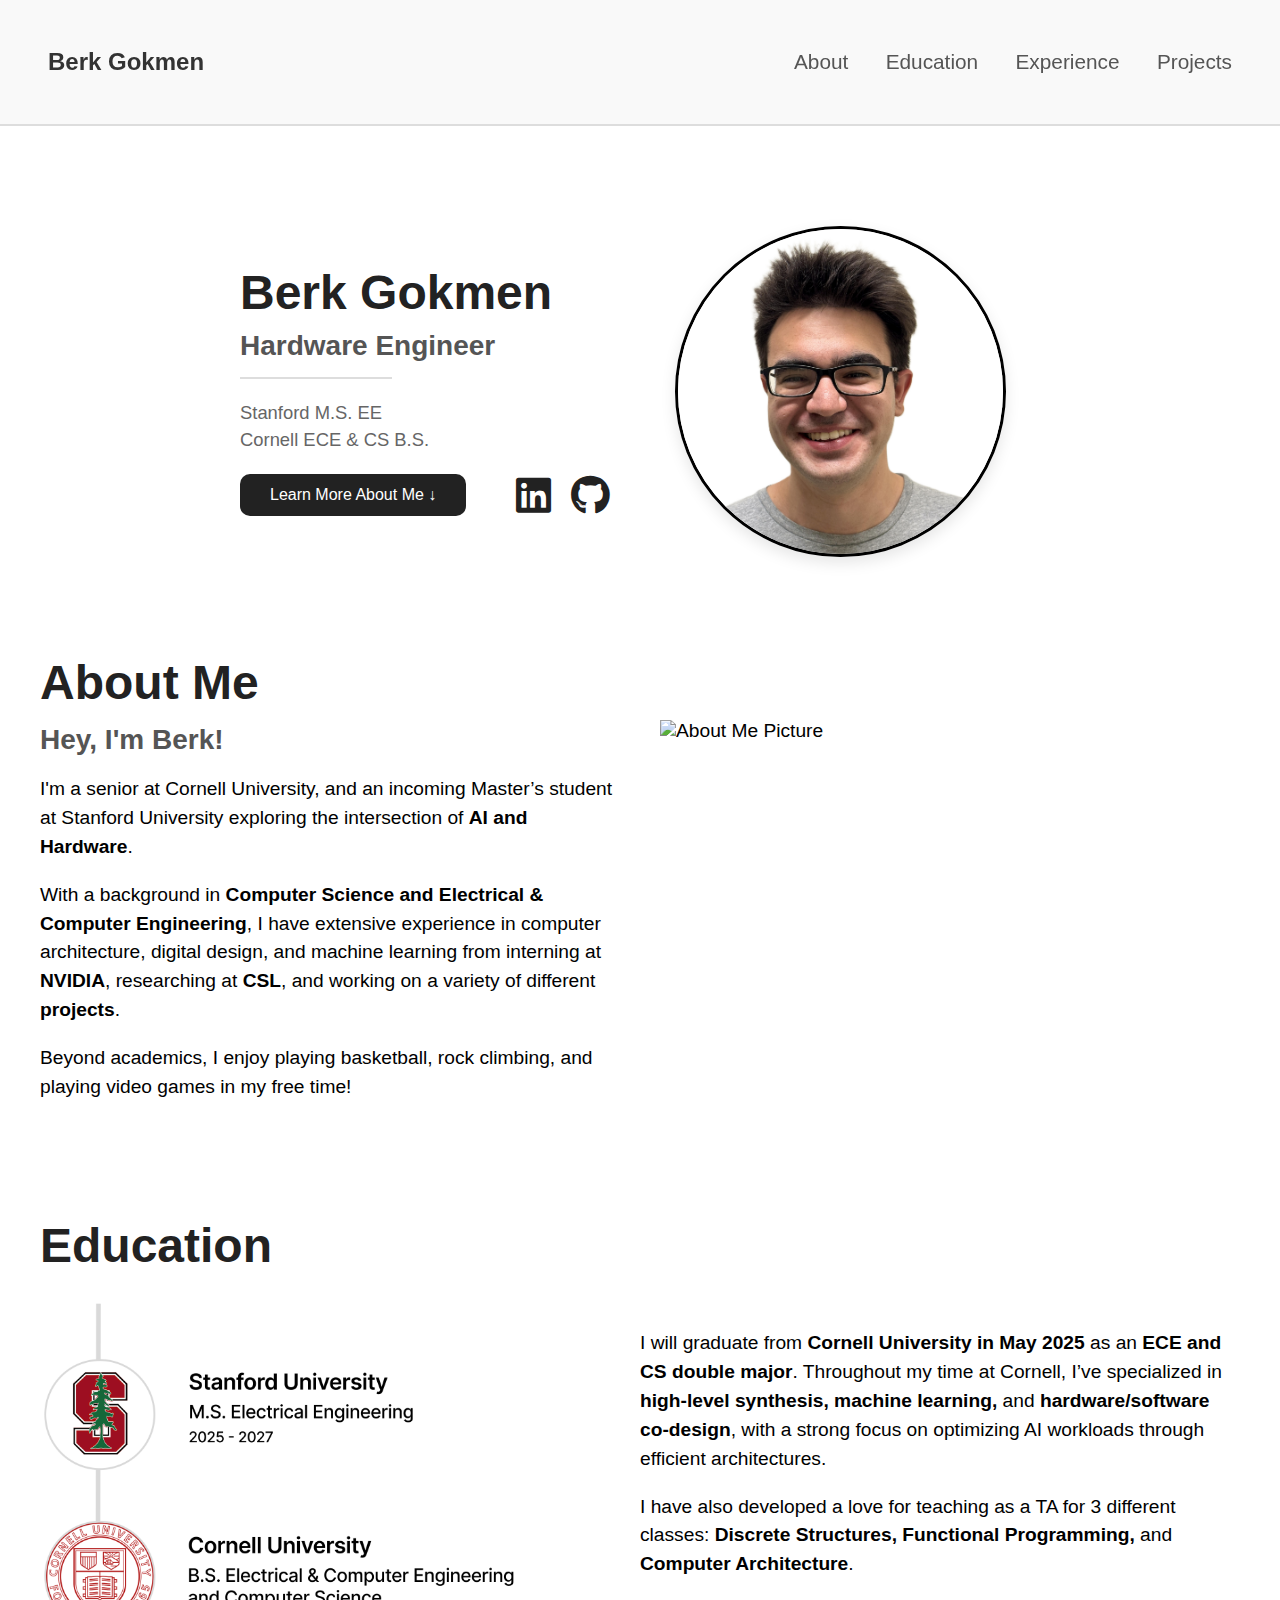
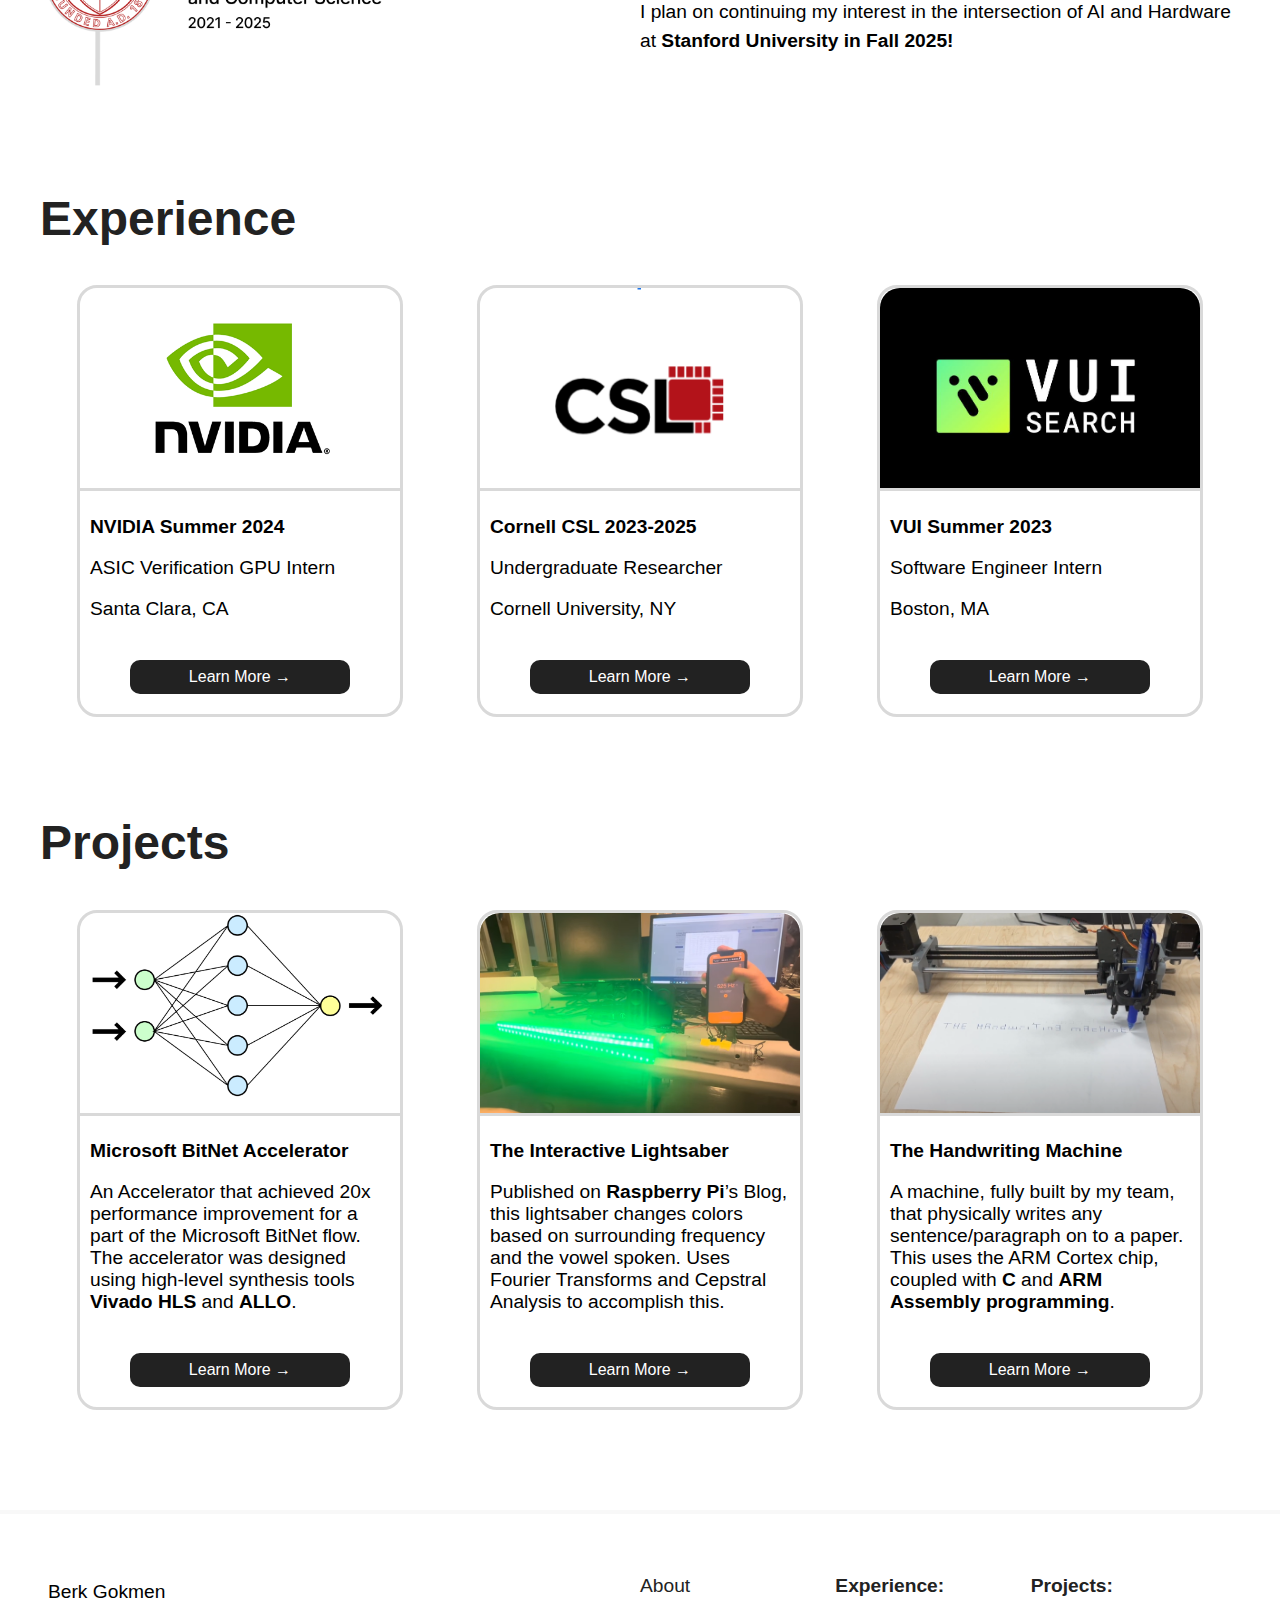
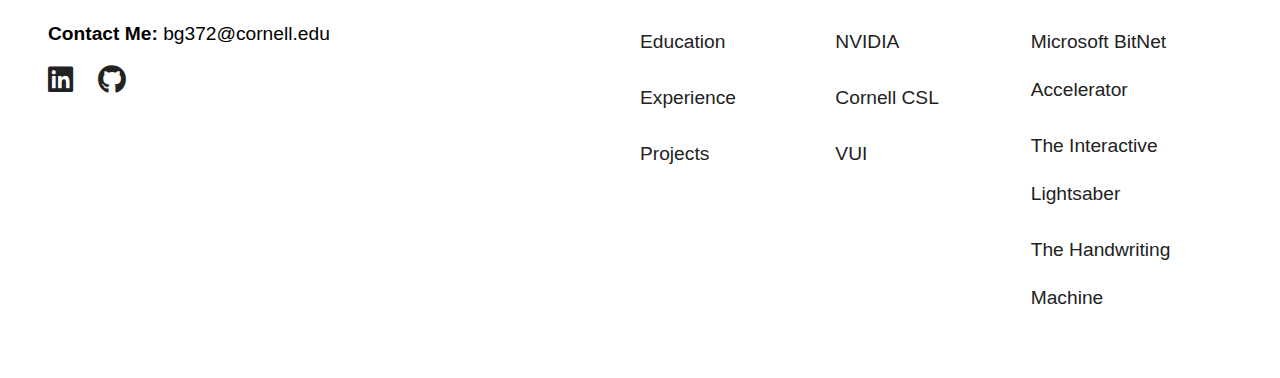
==== commit 64df36f7: "Updated experience and projects section" ====
--- a/index.html
+++ b/index.html
@@ -167,8 +167,9 @@
           <img src="./imgs/Interactive Lightsaber.png" alt="Interactive Lightsaber Project Picture" />
           <div class="projects-card-text-content">
             <p class="projects-card-header">The Interactive Lightsaber</p>
-            <p class="projects-card-desc">Published on Raspberry Pi’s Blog, this lightsaber changes colors based on
-              surrounding frequency and the vowel spoken. Uses <b>Fourier Transforms</b> and <b>Cepstral Analysis</b> to
+            <p class="projects-card-desc">Published on <b>Raspberry Pi</b>’s Blog, this lightsaber changes colors based
+              on
+              surrounding frequency and the vowel spoken. Uses Fourier Transforms and Cepstral Analysis to
               accomplish
               this.</p>
           </div>
@@ -180,7 +181,8 @@
           <img src="./imgs/Handwriting Machine.png" alt="Handwriting Machine Project Picture" />
           <div class="projects-card-text-content">
             <p class="projects-card-header">The Handwriting Machine</p>
-            <p class="projects-card-desc">A machine, built by us, that physically writes any sentence/paragraph on to a
+            <p class="projects-card-desc">A machine, fully built by my team, that physically writes any
+              sentence/paragraph on to a
               paper. This uses the ARM Cortex chip, coupled with <b>C</b> and <b>ARM Assembly programming</b>.</p>
           </div>
           <a href="" class=" projects-btn">Learn More &rarr;</a>
--- a/styles.css
+++ b/styles.css
@@ -196,14 +196,15 @@
 
 /* Education Section*/
 .education {
-  padding: 60px 20px;
+  padding-right: 20px;
+  padding-left: 20px;
   max-width: 1200px;
   margin: 0 auto;
 }
 
 .education h1 {
   font-size: 3rem;
-  margin: 0 0 10px;
+  margin: 0 0 20px;
   color: #222;
   line-height: 1.1;
 }
@@ -231,7 +232,8 @@
 
 /* Experience Section*/
 .experience {
-  padding: 60px 20px;
+  padding-right: 20px;
+  padding-left: 20px;
   max-width: 1200px;
   margin: 0 auto;
 }
@@ -246,8 +248,8 @@
 .experience-card-container {
   display: flex;
   align-items: center;
-  height: 400px;
-  margin-top: 50px;
+  height: 100%;
+  margin-top: 40px;
 }
 
 .experience-card {
@@ -255,9 +257,9 @@
 }
 
 .experience-card-content {
-  border: 2px solid #D9D9D9;
+  border: 3px solid #D9D9D9;
   border-radius: 20px;
-  width: 70%;
+  width: 80%;
   margin: 0px auto;
 }
 
@@ -266,7 +268,7 @@
   height: 200px;
   object-fit: cover;
   object-position: center;
-  border-bottom: 2px solid #D9D9D9;
+  border-bottom: 3px solid #D9D9D9;
   border-top-right-radius: 20px;
   border-top-left-radius: 20px;
 }
@@ -277,11 +279,6 @@
 
 .experience-card-header {
   font-weight: bold;
-}
-
-.experience-card-role,
-.experience-card-location {
-  font-size: 1rem;
 }
 
 .experience-btn {
@@ -298,11 +295,26 @@
   width: 50%;
 }
 
+.experience-card:hover .experience-card-content {
+  transform: translateY(-10px) scale(1.03);
+  box-shadow: 0 12px 24px rgba(0, 0, 0, 0.1);
+}
+
+.experience-btn:hover {
+  background-color: #444;
+}
+
 /* Projects Section*/
 .projects {
-  padding: 60px 20px;
+  padding-right: 20px;
+  padding-left: 20px;
   max-width: 1200px;
   margin: 0 auto;
+}
+
+.projects-card:hover .projects-card-content {
+  transform: translateY(-10px) scale(1.03);
+  box-shadow: 0 12px 24px rgba(0, 0, 0, 0.1);
 }
 
 .projects h1 {
@@ -315,8 +327,8 @@
 .projects-card-container {
   display: flex;
   align-items: center;
-  height: 500px;
-  margin-top: 50px;
+  height: 100%;
+  margin-top: 40px;
 }
 
 .projects-card {
@@ -324,9 +336,9 @@
 }
 
 .projects-card-content {
-  border: 2px solid #D9D9D9;
+  border: 3px solid #D9D9D9;
   border-radius: 20px;
-  width: 70%;
+  width: 80%;
   margin: 0px auto;
 }
 
@@ -335,7 +347,7 @@
   height: 200px;
   object-fit: cover;
   object-position: center;
-  border-bottom: 2px solid #D9D9D9;
+  border-bottom: 3px solid #D9D9D9;
   border-top-right-radius: 20px;
   border-top-left-radius: 20px;
 }
@@ -346,10 +358,6 @@
 
 .projects-card-header {
   font-weight: bold;
-}
-
-.projects-card-desc {
-  font-size: 1rem;
 }
 
 .projects-btn {
@@ -366,6 +374,10 @@
   width: 50%;
 }
 
+.projects-btn:hover {
+  background-color: #444;
+}
+
 /* Footer Section*/
 .footer {
   border-top: 4px solid #f8f8f8;
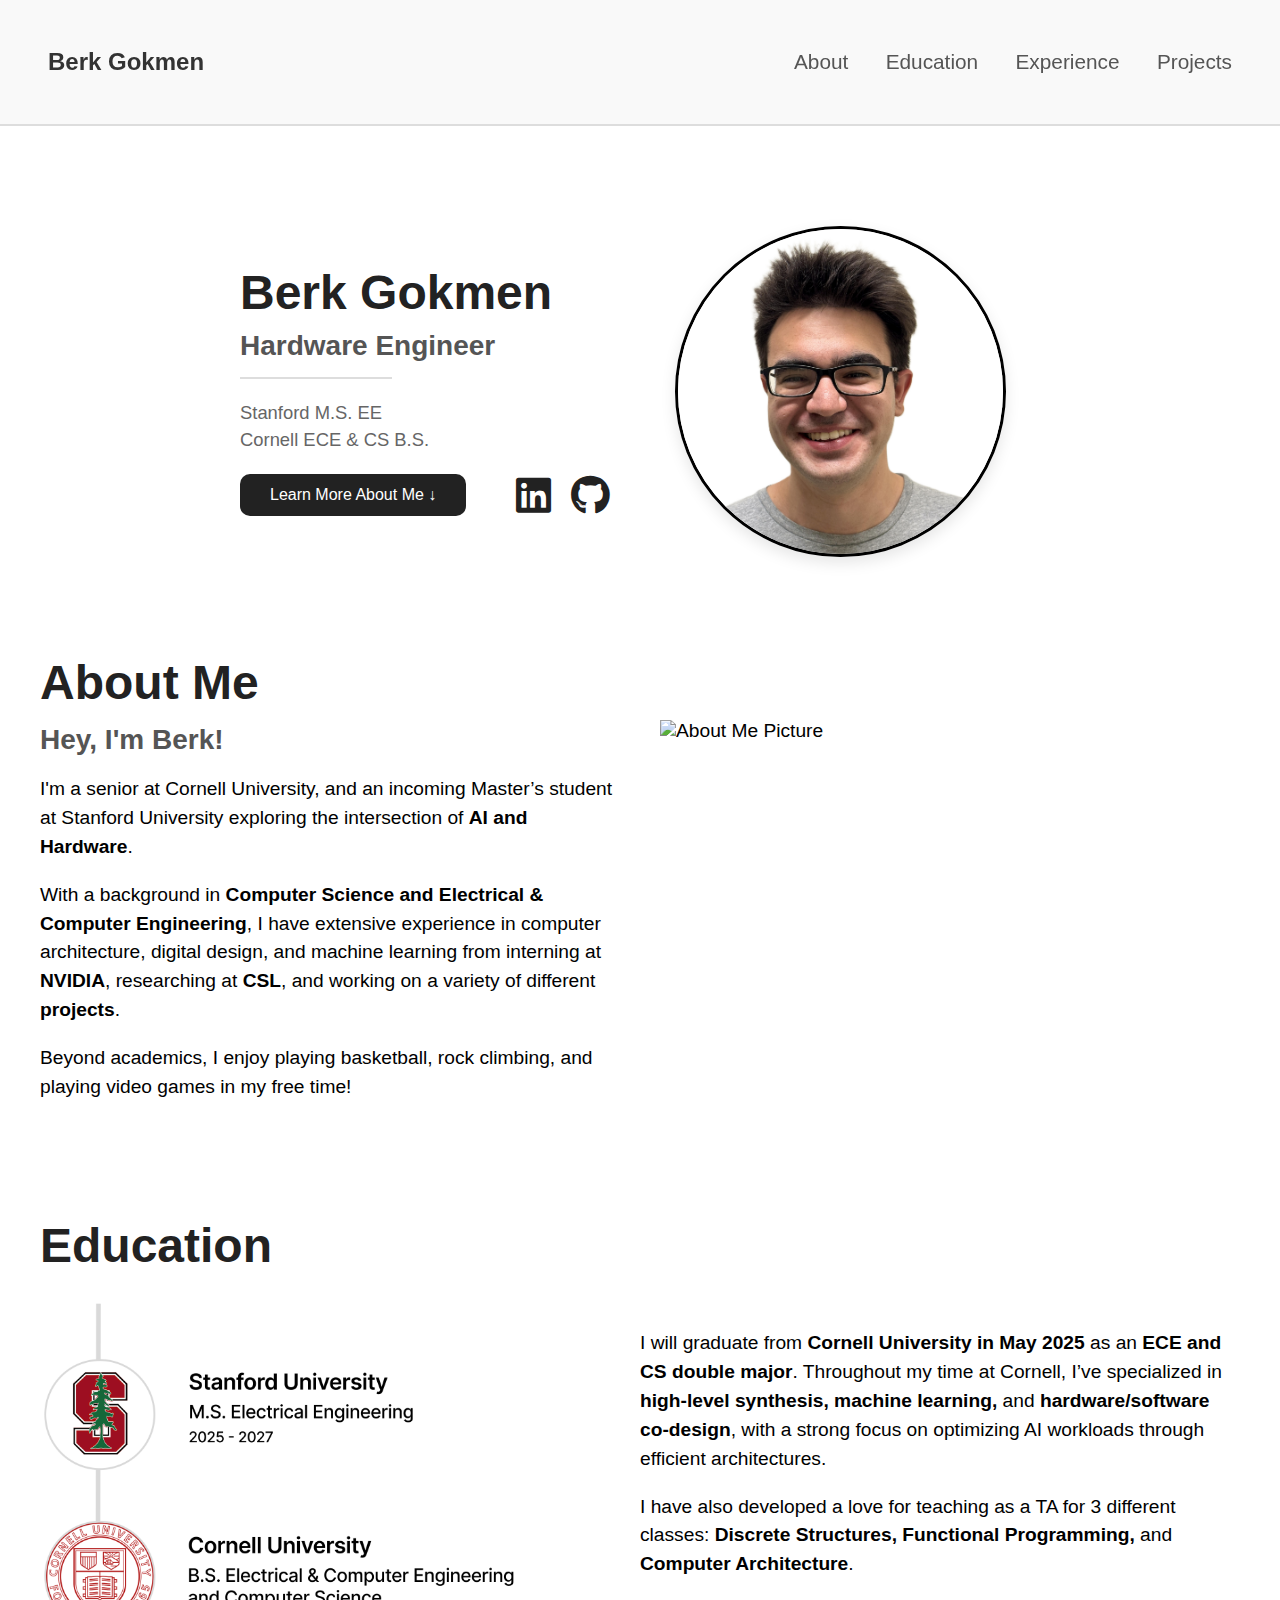
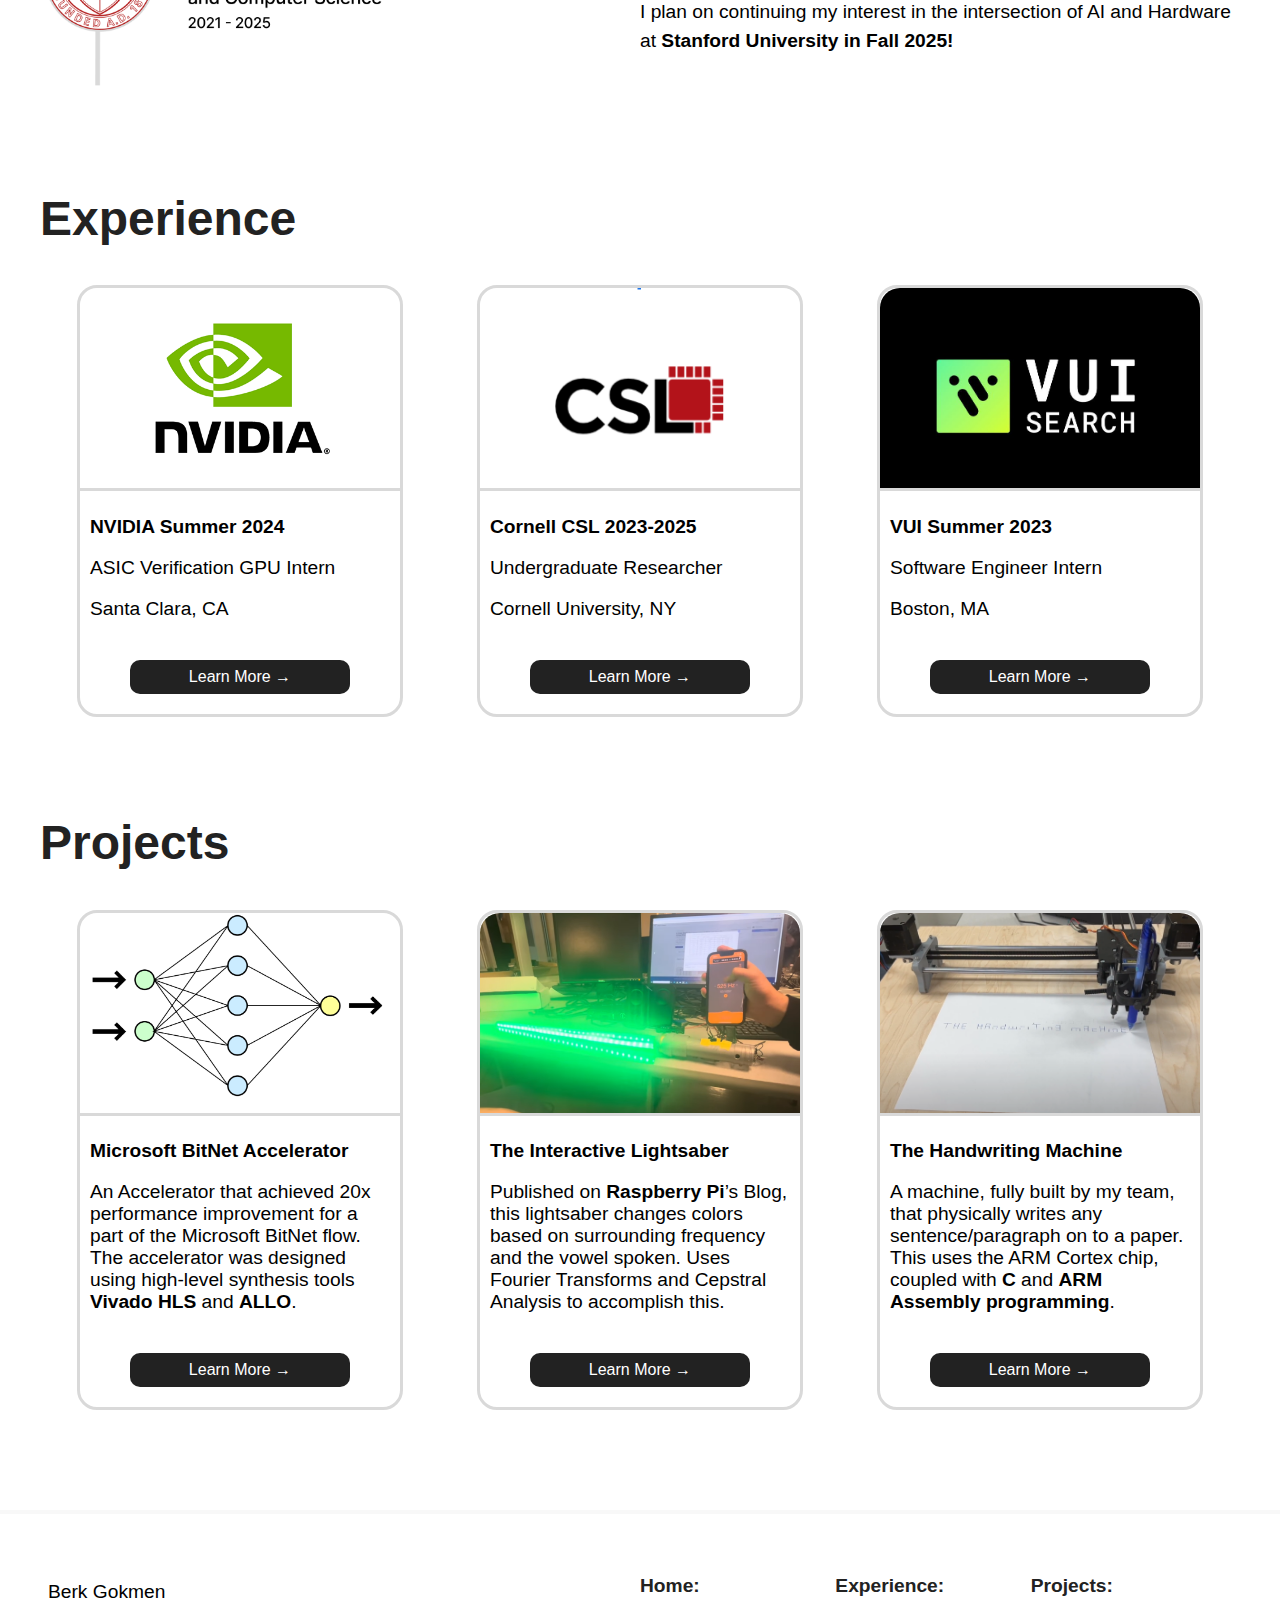
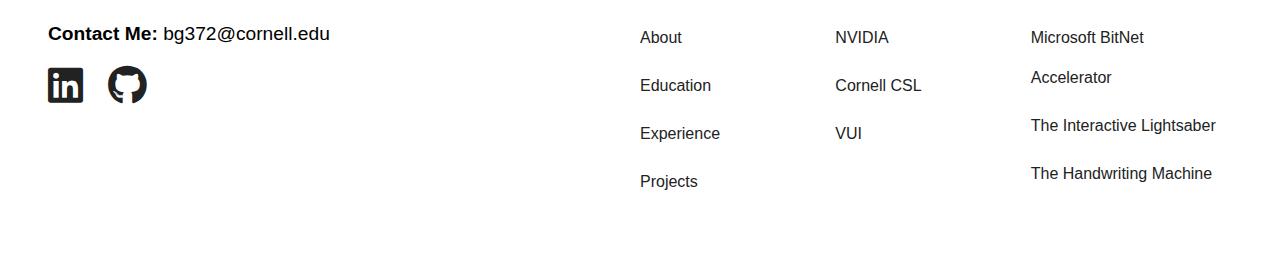
==== commit f0348364: "Updated footer" ====
--- a/index.html
+++ b/index.html
@@ -198,15 +198,18 @@
   <footer class="footer">
     <div class="footer-left-container">
       <p>Berk Gokmen</p>
-      <p><b>Contact Me:</b> bg372@cornell.edu</p>
+      <p class="footer-contact"><b>Contact Me:</b> bg372@cornell.edu</p>
       <div class="footer-socials-container">
-        <a href="https://www.linkedin.com/in/berk-gokmen/" aria-label="LinkedIn"><i class="fab fa-linkedin"></i></a>
-        <a href="https://github.com/berkgokmen14" aria-label="GitHub"><i class="fab fa-github"></i></a>
+        <a href="https://www.linkedin.com/in/berk-gokmen/" target="_blank" rel="noopener noreferrer"
+          aria-label="LinkedIn"><i class="fab fa-linkedin"></i></a>
+        <a href="https://github.com/berkgokmen14" target="_blank" rel="noopener noreferrer" aria-label="GitHub"><i
+            class="fab fa-github"></i></a>
       </div>
     </div>
     <div class="footer-right-container">
 
       <div class="footer-menu-container">
+        <p>Home:</p>
         <a href="#about">About</a>
         <a href="#education">Education</a>
         <a href="#experience">Experience</a>
--- a/styles.css
+++ b/styles.css
@@ -3,16 +3,6 @@
   margin: 0;
   font-family: 'Inter', sans-serif;
   font-size: 1.2rem;
-
-  color: #.nav-links a {
-    margin-left: 2rem;
-    text-decoration: none;
-    color: #555;
-    font-size: 1.3rem;
-    font-weight: 500;
-  }
-
-  ;
 }
 
 /* Navbar */
@@ -390,10 +380,14 @@
 
 .footer-socials-container a {
   color: #222;
-  font-size: 1.8rem;
+  font-size: 2.5rem;
   margin-right: 20px;
   text-decoration: none;
   transition: color 0.3s;
+}
+
+.footer-socials-container a:hover {
+  color: #444;
 }
 
 .footer-left-container {
@@ -415,6 +409,7 @@
   text-decoration: none;
   color: #222;
   line-height: 2.5;
+  font-size: 1rem;
 }
 
 .footer-menu-container p {
